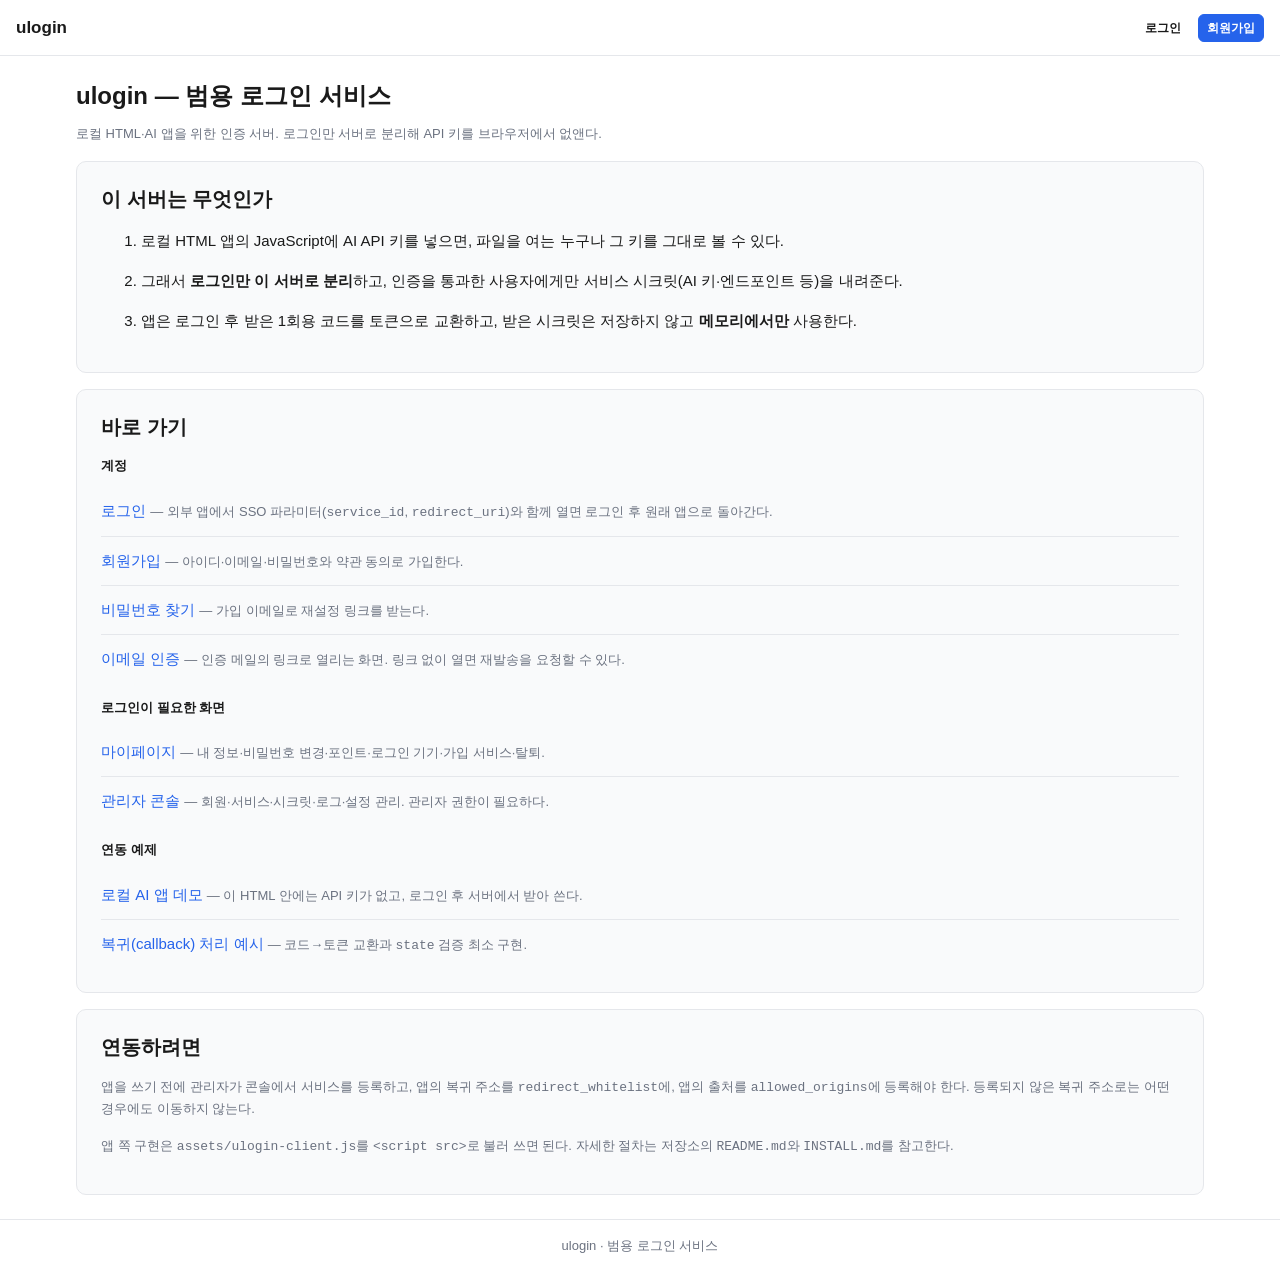
==== public/index.html @ bae17f55 "Initial commit: ulogin v1.3.0 — self-hosted login/SSO server for local HTML & AI apps A dependency-f" ====
<!DOCTYPE html>
<html lang="ko">
<head>
<meta charset="utf-8">
<meta name="viewport" content="width=device-width, initial-scale=1">
<title>ulogin · 범용 로그인 서비스</title>
<!-- 캐시 정책 — 아래 ?v= 와 meta 는 성격이 다르다. 지우기 전에 읽어라.
     자산 URL 의 ?v=1.2.0 이 배포 반영의 **주 수단**이다. 서버 설정·mod_headers·
     프록시에 전혀 의존하지 않는다 — 버전이 바뀌면 URL 이 바뀌고, 브라우저에게는
     처음 보는 URL 이므로 무조건 새로 받는다. "쿼리스트링이 지저분하다"는 이유로
     지우면 새 버전을 올려도 반영되지 않는 문제가 그대로 돌아온다.
     값 일괄 변경은 _workspace/bump_asset_version.php 로 한다(손으로 고치지 마라).
     아래 meta 는 **보조 수단이다.** 현대 브라우저는 http-equiv="Cache-Control" 을
     무시할 수 있다(HTTP 헤더만 신뢰). 주 방어는 public/.htaccess 의 no-store 이며,
     이 meta 를 캐시 무효화의 주 수단으로 믿으면 안 된다. -->
<meta http-equiv="Cache-Control" content="no-store">
<link rel="stylesheet" href="assets/style.css?v=1.3.0">
</head>
<body>
<div class="page">

  <header class="site-header">
    <a class="brand" href="index.html">ulogin</a>
    <span class="spacer"></span>
    <nav>
      <a class="btn btn-ghost btn-sm" href="login.html">로그인</a>
      <a class="btn btn-primary btn-sm" href="register.html">회원가입</a>
    </nav>
  </header>

  <main class="container">

    <div class="page-head">
      <div class="grow">
        <h1>ulogin — 범용 로그인 서비스</h1>
        <p class="sub">로컬 HTML·AI 앱을 위한 인증 서버. 로그인만 서버로 분리해 API 키를 브라우저에서 없앤다.</p>
      </div>
    </div>

    <!-- 이 서버가 무엇인지 3줄 설명 -->
    <section class="card">
      <div class="card-head"><h2>이 서버는 무엇인가</h2></div>
      <div class="card-body">
        <ol class="stack">
          <li>로컬 HTML 앱의 JavaScript에 AI API 키를 넣으면, 파일을 여는 누구나 그 키를 그대로 볼 수 있다.</li>
          <li>그래서 <strong>로그인만 이 서버로 분리</strong>하고, 인증을 통과한 사용자에게만 서비스 시크릿(AI 키·엔드포인트 등)을 내려준다.</li>
          <li>앱은 로그인 후 받은 1회용 코드를 토큰으로 교환하고, 받은 시크릿은 저장하지 않고 <strong>메모리에서만</strong> 사용한다.</li>
        </ol>
      </div>
    </section>

    <section class="card">
      <div class="card-head"><h2>바로 가기</h2></div>
      <div class="card-body">

        <h3 class="text-sm">계정</h3>
        <ul class="list-plain">
          <li>
            <a href="login.html">로그인</a>
            <span class="text-sm text-muted"> — 외부 앱에서 SSO 파라미터(<span class="mono">service_id</span>,
              <span class="mono">redirect_uri</span>)와 함께 열면 로그인 후 원래 앱으로 돌아간다.</span>
          </li>
          <li>
            <a href="register.html">회원가입</a>
            <span class="text-sm text-muted"> — 아이디·이메일·비밀번호와 약관 동의로 가입한다.</span>
          </li>
          <li>
            <a href="forgot.html">비밀번호 찾기</a>
            <span class="text-sm text-muted"> — 가입 이메일로 재설정 링크를 받는다.</span>
          </li>
          <li>
            <a href="verify.html">이메일 인증</a>
            <span class="text-sm text-muted"> — 인증 메일의 링크로 열리는 화면. 링크 없이 열면 재발송을 요청할 수 있다.</span>
          </li>
        </ul>

        <h3 class="text-sm">로그인이 필요한 화면</h3>
        <ul class="list-plain">
          <li>
            <a href="mypage.html">마이페이지</a>
            <span class="text-sm text-muted"> — 내 정보·비밀번호 변경·포인트·로그인 기기·가입 서비스·탈퇴.</span>
          </li>
          <li>
            <a href="admin.html">관리자 콘솔</a>
            <span class="text-sm text-muted"> — 회원·서비스·시크릿·로그·설정 관리. 관리자 권한이 필요하다.</span>
          </li>
        </ul>

        <h3 class="text-sm">연동 예제</h3>
        <ul class="list-plain">
          <li>
            <a href="../examples/local-ai-app.html">로컬 AI 앱 데모</a>
            <span class="text-sm text-muted"> — 이 HTML 안에는 API 키가 없고, 로그인 후 서버에서 받아 쓴다.</span>
          </li>
          <li>
            <a href="../examples/callback.html">복귀(callback) 처리 예시</a>
            <span class="text-sm text-muted"> — 코드→토큰 교환과 <span class="mono">state</span> 검증 최소 구현.</span>
          </li>
        </ul>

      </div>
    </section>

    <section class="card">
      <div class="card-head"><h2>연동하려면</h2></div>
      <div class="card-body">
        <p class="text-sm text-muted">
          앱을 쓰기 전에 관리자가 콘솔에서 서비스를 등록하고, 앱의 복귀 주소를
          <span class="mono">redirect_whitelist</span>에, 앱의 출처를
          <span class="mono">allowed_origins</span>에 등록해야 한다.
          등록되지 않은 복귀 주소로는 어떤 경우에도 이동하지 않는다.
        </p>
        <p class="text-sm text-muted">
          앱 쪽 구현은 <span class="mono">assets/ulogin-client.js</span>를 <span class="mono">&lt;script src&gt;</span>로
          불러 쓰면 된다. 자세한 절차는 저장소의 <span class="mono">README.md</span>와
          <span class="mono">INSTALL.md</span>를 참고한다.
        </p>
      </div>
    </section>

  </main>

  <!-- 푸터에 버전 문자열을 손으로 박아 두지 마라 (리더 판정 D-99).
       여기에는 `ulogin v1.0.0` 이 v1.1.0·v1.2.0 을 지나도록 남아 있었다.
       화면에 인쇄된 값이 public/version.txt(1.2.0_20260828)와 자산 URL 의
       ?v=1.2.0 을 동시에 부정하는 상태였다 — 배포 반영을 확인하려는 사람에게
       가장 먼저 보이는 자리에서 거짓말을 한다.
       버전의 단일 출처는 두 곳이고, 둘 다 릴리스 절차가 자동으로 갱신한다.
         · {설치루트}/public/version.txt   — 지금 올라간 배포본 (no-store)
         · 자산 URL 의 ?v=                 — bump_asset_version.php 가 일괄 치환
       다른 화면의 푸터는 버전을 인쇄하지 않는다. 이 화면만 예외였다.
       (다시 넣으면 bump_asset_version.php 가 종료코드 1로 실패한다) -->
  <footer class="site-footer">ulogin · 범용 로그인 서비스</footer>
</div>
</body>
</html>
---- public/assets/style.css ----
@charset "UTF-8";
/* ============================================================================
 * ulogin v1.0.0 — 공통 스타일 (style.css)
 *
 * 규약
 *  - 모든 색은 CSS 변수로만 쓴다. 하드코딩 헥스는 :root / @media(dark) 블록에만 존재한다.
 *  - 라이트/다크는 prefers-color-scheme으로 자동 전환된다.
 *  - 배지 3축은 색으로 구분한다: 계정등급=파랑, 역할=보라, 결제등급=초록.
 *  - 폼 오류는 빨간 테두리 + 필드 아래 텍스트. 색만으로 표시하지 않는다.
 *  - 표는 .table-wrap(overflow-x:auto) 안에 넣는다.
 * ========================================================================== */

/* ---------------------------------------------------------------- 1. 토큰 */
:root {
  /* 기본 팔레트 (auth-ui-builder SKILL.md 규약) */
  --bg: #ffffff;
  --fg: #1a1a1a;
  --muted: #6b7280;
  --card: #f9fafb;
  --border: #e5e7eb;
  --primary: #2563eb;
  --primary-fg: #ffffff;
  --danger: #dc2626;
  --success: #16a34a;
  --warn: #d97706;
  --radius: 10px;

  /* 확장 팔레트 */
  --bg-elev: #ffffff;
  --card-hover: #f3f4f6;
  --border-strong: #cbd5e1;
  --primary-hover: #1d4ed8;
  --primary-soft: #dbeafe;
  --danger-hover: #b91c1c;
  --danger-soft: #fee2e2;
  --success-soft: #dcfce7;
  --warn-soft: #fef3c7;
  --info: #0284c7;
  --info-soft: #e0f2fe;
  --focus: #2563eb;
  --focus-ring: rgba(37, 99, 235, 0.35);
  --overlay: rgba(15, 17, 21, 0.55);
  --shadow-sm: 0 1px 2px rgba(15, 17, 21, 0.06);
  --shadow-md: 0 4px 16px rgba(15, 17, 21, 0.10);
  --shadow-lg: 0 12px 40px rgba(15, 17, 21, 0.18);
  --skeleton: #eceff3;

  /* 배지 3축 — 계정등급(파랑) / 역할(보라) / 결제등급(초록) */
  --badge-account-bg: #dbeafe;
  --badge-account-fg: #1e40af;
  --badge-account-border: #93c5fd;
  --badge-role-bg: #ede9fe;
  --badge-role-fg: #5b21b6;
  --badge-role-border: #c4b5fd;
  --badge-billing-bg: #dcfce7;
  --badge-billing-fg: #166534;
  --badge-billing-border: #86efac;
  --badge-neutral-bg: #f1f5f9;
  --badge-neutral-fg: #475569;
  --badge-neutral-border: #cbd5e1;

  /* 상태칩 */
  --status-active-bg: #dcfce7;
  --status-active-fg: #166534;
  --status-active-border: #86efac;
  --status-pending-bg: #fef3c7;
  --status-pending-fg: #92400e;
  --status-pending-border: #fcd34d;
  --status-suspended-bg: #fee2e2;
  --status-suspended-fg: #991b1b;
  --status-suspended-border: #fca5a5;
  --status-dormant-bg: #e0e7ff;
  --status-dormant-fg: #3730a3;
  --status-dormant-border: #a5b4fc;
  --status-withdrawn-bg: #f1f5f9;
  --status-withdrawn-fg: #475569;
  --status-withdrawn-border: #cbd5e1;

  /* 타이포 / 레이아웃 */
  --font-sans: -apple-system, BlinkMacSystemFont, "Segoe UI", "Apple SD Gothic Neo",
    "Malgun Gothic", "맑은 고딕", "Noto Sans KR", Roboto, sans-serif;
  --font-mono: ui-monospace, SFMono-Regular, Menlo, Consolas, "D2Coding", monospace;
  --fs-xs: 0.75rem;
  --fs-sm: 0.8125rem;
  --fs-base: 0.9375rem;
  --fs-lg: 1.0625rem;
  --fs-xl: 1.25rem;
  --fs-2xl: 1.5rem;
  --sp-1: 4px;
  --sp-2: 8px;
  --sp-3: 12px;
  --sp-4: 16px;
  --sp-5: 24px;
  --sp-6: 32px;
  --sp-7: 48px;
  --radius-sm: 6px;
  --radius-lg: 16px;
  --radius-pill: 999px;
  --container: 1160px;
  --container-narrow: 420px;
  --header-h: 56px;
}

@media (prefers-color-scheme: dark) {
  :root {
    --bg: #0f1115;
    --fg: #e6e8eb;
    --muted: #9aa4b2;
    --card: #171a21;
    --border: #262b36;
    --primary: #3b82f6;
    --primary-fg: #ffffff;
    --danger: #f87171;
    --success: #4ade80;
    --warn: #fbbf24;

    --bg-elev: #131720;
    --card-hover: #1d2230;
    --border-strong: #38414f;
    --primary-hover: #60a5fa;
    --primary-soft: #17233a;
    --danger-hover: #fca5a5;
    --danger-soft: #341a1a;
    --success-soft: #14301f;
    --warn-soft: #33260d;
    --info: #38bdf8;
    --info-soft: #10293a;
    --focus: #60a5fa;
    --focus-ring: rgba(96, 165, 250, 0.40);
    --overlay: rgba(0, 0, 0, 0.68);
    --shadow-sm: 0 1px 2px rgba(0, 0, 0, 0.5);
    --shadow-md: 0 4px 16px rgba(0, 0, 0, 0.55);
    --shadow-lg: 0 12px 40px rgba(0, 0, 0, 0.65);
    --skeleton: #222835;

    --badge-account-bg: #16273f;
    --badge-account-fg: #93c5fd;
    --badge-account-border: #29456b;
    --badge-role-bg: #241d3d;
    --badge-role-fg: #c4b5fd;
    --badge-role-border: #3f3268;
    --badge-billing-bg: #12301f;
    --badge-billing-fg: #86efac;
    --badge-billing-border: #1f5334;
    --badge-neutral-bg: #1e232e;
    --badge-neutral-fg: #9aa4b2;
    --badge-neutral-border: #333b49;

    --status-active-bg: #12301f;
    --status-active-fg: #86efac;
    --status-active-border: #1f5334;
    --status-pending-bg: #33260d;
    --status-pending-fg: #fcd34d;
    --status-pending-border: #5c451a;
    --status-suspended-bg: #341a1a;
    --status-suspended-fg: #fca5a5;
    --status-suspended-border: #5e2b2b;
    --status-dormant-bg: #1c1f3d;
    --status-dormant-fg: #a5b4fc;
    --status-dormant-border: #333a67;
    --status-withdrawn-bg: #1e232e;
    --status-withdrawn-fg: #9aa4b2;
    --status-withdrawn-border: #333b49;
  }
}

/* ------------------------------------------------------------- 2. 리셋 */
*, *::before, *::after { box-sizing: border-box; }

html { -webkit-text-size-adjust: 100%; }

body {
  margin: 0;
  min-height: 100vh;
  background: var(--bg);
  color: var(--fg);
  font-family: var(--font-sans);
  font-size: var(--fs-base);
  line-height: 1.6;
  word-break: keep-all;
  overflow-wrap: anywhere;
}

h1, h2, h3, h4 { margin: 0 0 var(--sp-3); line-height: 1.35; font-weight: 700; }
h1 { font-size: var(--fs-2xl); }
h2 { font-size: var(--fs-xl); }
h3 { font-size: var(--fs-lg); }
h4 { font-size: var(--fs-base); }
p { margin: 0 0 var(--sp-3); }
hr { border: 0; border-top: 1px solid var(--border); margin: var(--sp-5) 0; }
code, pre, kbd { font-family: var(--font-mono); font-size: 0.92em; }
pre {
  background: var(--card); border: 1px solid var(--border);
  border-radius: var(--radius-sm); padding: var(--sp-3);
  overflow-x: auto; margin: 0 0 var(--sp-3);
}

a { color: var(--primary); text-decoration: none; }
a:hover { text-decoration: underline; }

img { max-width: 100%; height: auto; }

:focus-visible {
  outline: 2px solid var(--focus);
  outline-offset: 2px;
  border-radius: var(--radius-sm);
}

.sr-only {
  position: absolute; width: 1px; height: 1px;
  padding: 0; margin: -1px; overflow: hidden;
  clip: rect(0 0 0 0); white-space: nowrap; border: 0;
}

.hidden, [hidden] { display: none !important; }

/* --------------------------------------------------------- 3. 페이지 셸 */
.page {
  display: flex; flex-direction: column;
  min-height: 100vh;
}

.site-header {
  position: sticky; top: 0; z-index: 30;
  min-height: var(--header-h);
  display: flex; align-items: center; gap: var(--sp-3);
  padding: var(--sp-2) var(--sp-4);
  background: var(--bg-elev);
  border-bottom: 1px solid var(--border);
}
.site-header .brand {
  display: inline-flex; align-items: center; gap: var(--sp-2);
  font-weight: 700; font-size: var(--fs-lg); color: var(--fg);
}
.site-header .brand:hover { text-decoration: none; }
.site-header .spacer { flex: 1 1 auto; }
.site-header nav { display: flex; align-items: center; gap: var(--sp-2); flex-wrap: wrap; }
.site-header .who { color: var(--muted); font-size: var(--fs-sm); }

.container {
  width: 100%; max-width: var(--container);
  margin: 0 auto; padding: var(--sp-5) var(--sp-4);
  flex: 1 1 auto;
}
.container.narrow { max-width: var(--container-narrow); }
.container.wide { max-width: 100%; }

.site-footer {
  border-top: 1px solid var(--border);
  padding: var(--sp-4);
  color: var(--muted); font-size: var(--fs-sm);
  text-align: center;
}

.page-head {
  display: flex; align-items: flex-start; gap: var(--sp-3);
  flex-wrap: wrap; margin-bottom: var(--sp-4);
}
.page-head .grow { flex: 1 1 260px; min-width: 0; }
.page-head .sub { color: var(--muted); font-size: var(--fs-sm); margin: 0; }

.stack > * + * { margin-top: var(--sp-4); }
.row { display: flex; gap: var(--sp-2); flex-wrap: wrap; align-items: center; }
.row.end { justify-content: flex-end; }
.row.between { justify-content: space-between; }
.grid-2 { display: grid; gap: var(--sp-4); grid-template-columns: repeat(auto-fit, minmax(240px, 1fr)); }

.text-muted { color: var(--muted); }
.text-danger { color: var(--danger); }
.text-success { color: var(--success); }
.text-warn { color: var(--warn); }
.text-sm { font-size: var(--fs-sm); }
.text-xs { font-size: var(--fs-xs); }
.mono { font-family: var(--font-mono); }
.nowrap { white-space: nowrap; }
.text-right { text-align: right; }
.text-center { text-align: center; }

/* ------------------------------------------------------------- 4. 카드 */
.card {
  background: var(--card);
  border: 1px solid var(--border);
  border-radius: var(--radius);
  padding: var(--sp-5);
}
.card + .card { margin-top: var(--sp-4); }
.card-head {
  display: flex; align-items: center; gap: var(--sp-3);
  flex-wrap: wrap; margin-bottom: var(--sp-4);
}
.card-head h2, .card-head h3 { margin: 0; }
.card-head .spacer { flex: 1 1 auto; }
.card-body > * + * { margin-top: var(--sp-4); }
.card-foot {
  margin-top: var(--sp-5); padding-top: var(--sp-4);
  border-top: 1px solid var(--border);
  display: flex; gap: var(--sp-2); flex-wrap: wrap;
}
.card.auth-card { max-width: var(--container-narrow); margin: 0 auto; }

/* --------------------------------------------------------------- 5. 폼 */
.form > * + * { margin-top: var(--sp-4); }

.field { display: block; }
.field > label,
.field-label {
  display: block; margin-bottom: var(--sp-1);
  font-size: var(--fs-sm); font-weight: 600; color: var(--fg);
}
.field .req { color: var(--danger); margin-left: 2px; }
.field .hint {
  display: block; margin-top: var(--sp-1);
  font-size: var(--fs-xs); color: var(--muted);
}
.field .field-error {
  display: none; margin-top: var(--sp-1);
  font-size: var(--fs-xs); color: var(--danger); font-weight: 600;
}
.field.has-error .field-error { display: block; }

input[type="text"], input[type="password"], input[type="email"], input[type="tel"],
input[type="number"], input[type="search"], input[type="url"], input[type="date"],
input[type="datetime-local"], select, textarea {
  width: 100%;
  padding: 9px var(--sp-3);
  background: var(--bg-elev);
  color: var(--fg);
  border: 1px solid var(--border-strong);
  border-radius: var(--radius-sm);
  font-family: inherit; font-size: var(--fs-base); line-height: 1.5;
  transition: border-color .12s ease, box-shadow .12s ease;
}
textarea { min-height: 96px; resize: vertical; }
textarea.code { font-family: var(--font-mono); font-size: var(--fs-sm); min-height: 140px; }
select { appearance: none; padding-right: var(--sp-6); background-image: none; }

input:focus, select:focus, textarea:focus {
  outline: none;
  border-color: var(--focus);
  box-shadow: 0 0 0 3px var(--focus-ring);
}
input:disabled, select:disabled, textarea:disabled,
input[readonly], textarea[readonly] {
  background: var(--card); color: var(--muted); cursor: not-allowed;
}
::placeholder { color: var(--muted); opacity: 1; }

.field.has-error input,
.field.has-error select,
.field.has-error textarea,
input.is-invalid, select.is-invalid, textarea.is-invalid {
  border-color: var(--danger);
  box-shadow: 0 0 0 3px var(--danger-soft);
}

.check {
  display: flex; align-items: flex-start; gap: var(--sp-2);
  font-size: var(--fs-sm); cursor: pointer;
}
.check input[type="checkbox"], .check input[type="radio"] {
  width: 16px; height: 16px; margin: 3px 0 0; flex: none;
  accent-color: var(--primary); cursor: pointer;
}
.check span { flex: 1 1 auto; min-width: 0; }
.check.disabled, .check input:disabled { cursor: not-allowed; color: var(--muted); }
.check-list > * + * { margin-top: var(--sp-2); }

.field-inline { display: flex; gap: var(--sp-2); align-items: flex-start; }
.field-inline > .field { flex: 1 1 auto; min-width: 0; }

/* 비밀번호 강도 미터 */
.strength { margin-top: var(--sp-2); }
.strength-bar {
  height: 5px; border-radius: var(--radius-pill);
  background: var(--border); overflow: hidden;
}
.strength-bar > i {
  display: block; height: 100%; width: 0;
  background: var(--danger); transition: width .18s ease, background-color .18s ease;
}
.strength[data-level="2"] .strength-bar > i { width: 50%; background: var(--warn); }
.strength[data-level="3"] .strength-bar > i { width: 75%; background: var(--info); }
.strength[data-level="4"] .strength-bar > i { width: 100%; background: var(--success); }
.strength[data-level="1"] .strength-bar > i { width: 25%; background: var(--danger); }
.strength-text { margin-top: var(--sp-1); font-size: var(--fs-xs); color: var(--muted); }

/* ------------------------------------------------------------- 6. 버튼 */
.btn {
  display: inline-flex; align-items: center; justify-content: center; gap: var(--sp-2);
  padding: 9px var(--sp-4);
  min-height: 38px;
  border: 1px solid transparent;
  border-radius: var(--radius-sm);
  background: var(--card); color: var(--fg);
  font-family: inherit; font-size: var(--fs-base); font-weight: 600; line-height: 1;
  cursor: pointer; text-decoration: none; white-space: nowrap;
  transition: background-color .12s ease, border-color .12s ease, opacity .12s ease;
}
.btn:hover { text-decoration: none; }
.btn:disabled, .btn[aria-disabled="true"], .btn.is-busy {
  opacity: .6; cursor: not-allowed; pointer-events: none;
}
.btn-block { display: flex; width: 100%; }

.btn-primary { background: var(--primary); color: var(--primary-fg); border-color: var(--primary); }
.btn-primary:hover { background: var(--primary-hover); border-color: var(--primary-hover); }

.btn-secondary { background: var(--bg-elev); color: var(--fg); border-color: var(--border-strong); }
.btn-secondary:hover { background: var(--card-hover); }

.btn-danger { background: var(--danger); color: var(--primary-fg); border-color: var(--danger); }
.btn-danger:hover { background: var(--danger-hover); border-color: var(--danger-hover); }

.btn-ghost { background: transparent; color: var(--fg); border-color: transparent; }
.btn-ghost:hover { background: var(--card-hover); }

.btn-link {
  background: none; border: none; padding: 0; min-height: 0;
  color: var(--primary); font-weight: 600; text-decoration: underline; cursor: pointer;
}

.btn-sm { padding: 4px var(--sp-2); min-height: 28px; font-size: var(--fs-xs); border-radius: var(--radius-sm); }
.btn-lg { padding: 12px var(--sp-5); min-height: 46px; font-size: var(--fs-lg); }

.btn-group { display: inline-flex; gap: var(--sp-2); flex-wrap: wrap; }

/* 버튼 내부 스피너 (setBusy) */
.btn .spinner { width: 14px; height: 14px; border-width: 2px; }

/* ------------------------------------------------------------- 7. 배지 */
.badge {
  display: inline-flex; align-items: center; gap: 4px;
  padding: 2px var(--sp-2);
  border: 1px solid var(--badge-neutral-border);
  border-radius: var(--radius-pill);
  background: var(--badge-neutral-bg); color: var(--badge-neutral-fg);
  font-size: var(--fs-xs); font-weight: 700; line-height: 1.6;
  white-space: nowrap;
}
.badge .badge-axis { opacity: .75; font-weight: 600; }

/* 3축 구분 — 계정등급=파랑 / 역할=보라 / 결제등급=초록 */
.badge-account_level {
  background: var(--badge-account-bg); color: var(--badge-account-fg);
  border-color: var(--badge-account-border);
}
.badge-role {
  background: var(--badge-role-bg); color: var(--badge-role-fg);
  border-color: var(--badge-role-border);
}
.badge-billing_tier {
  background: var(--badge-billing-bg); color: var(--badge-billing-fg);
  border-color: var(--badge-billing-border);
}

/* 상태칩 — badge-status + data-value */
.badge-status[data-value="active"] {
  background: var(--status-active-bg); color: var(--status-active-fg); border-color: var(--status-active-border);
}
.badge-status[data-value="pending"] {
  background: var(--status-pending-bg); color: var(--status-pending-fg); border-color: var(--status-pending-border);
}
.badge-status[data-value="suspended"] {
  background: var(--status-suspended-bg); color: var(--status-suspended-fg); border-color: var(--status-suspended-border);
}
.badge-status[data-value="dormant"] {
  background: var(--status-dormant-bg); color: var(--status-dormant-fg); border-color: var(--status-dormant-border);
}
.badge-status[data-value="withdrawn"] {
  background: var(--status-withdrawn-bg); color: var(--status-withdrawn-fg); border-color: var(--status-withdrawn-border);
}

/* 결제등급 만료 표시 */
.badge.is-expired {
  background: var(--badge-neutral-bg); color: var(--badge-neutral-fg);
  border-color: var(--badge-neutral-border);
  text-decoration: line-through var(--muted);
}
.badge-note { font-weight: 600; opacity: .85; text-decoration: none; }

.badge-row { display: flex; gap: var(--sp-2); flex-wrap: wrap; align-items: center; }

/* --------------------------------------------------------------- 8. 표 */
.table-wrap {
  width: 100%;
  overflow-x: auto;
  -webkit-overflow-scrolling: touch;
  border: 1px solid var(--border);
  border-radius: var(--radius);
  background: var(--bg-elev);
}
table.table {
  width: 100%; min-width: 640px;
  border-collapse: collapse;
  font-size: var(--fs-sm);
}
table.table th, table.table td {
  padding: var(--sp-3);
  text-align: left;
  border-bottom: 1px solid var(--border);
  vertical-align: middle;
}
table.table thead th {
  position: sticky; top: 0; z-index: 1;
  background: var(--card);
  font-weight: 700; color: var(--muted);
  font-size: var(--fs-xs); text-transform: none;
  white-space: nowrap;
}
table.table tbody tr:last-child td { border-bottom: 0; }
table.table tbody tr:hover td { background: var(--card-hover); }
table.table td.num, table.table th.num { text-align: right; font-variant-numeric: tabular-nums; }
table.table td.actions { white-space: nowrap; }
table.table th.sortable { cursor: pointer; user-select: none; }
table.table th.sortable[aria-sort="ascending"]::after { content: " ▲"; }
table.table th.sortable[aria-sort="descending"]::after { content: " ▼"; }

table.kv { width: 100%; border-collapse: collapse; font-size: var(--fs-sm); }
table.kv th {
  width: 34%; text-align: left; font-weight: 600; color: var(--muted);
  padding: var(--sp-2) var(--sp-3) var(--sp-2) 0;
  border-bottom: 1px solid var(--border); vertical-align: top;
}
table.kv td {
  padding: var(--sp-2) 0; border-bottom: 1px solid var(--border); vertical-align: top;
}

/* --------------------------------------------------------------- 9. 탭 */
.tabs {
  display: flex; gap: var(--sp-1);
  border-bottom: 1px solid var(--border);
  margin-bottom: var(--sp-4);
  overflow-x: auto;
  -webkit-overflow-scrolling: touch;
  scrollbar-width: thin;
}
.tabs::-webkit-scrollbar { height: 4px; }
.tabs::-webkit-scrollbar-thumb { background: var(--border-strong); border-radius: var(--radius-pill); }
.tab {
  flex: none;
  padding: var(--sp-3) var(--sp-4);
  border: 0; border-bottom: 2px solid transparent;
  background: none; color: var(--muted);
  font-family: inherit; font-size: var(--fs-base); font-weight: 600;
  cursor: pointer; white-space: nowrap;
}
.tab:hover { color: var(--fg); }
.tab[aria-selected="true"] { color: var(--primary); border-bottom-color: var(--primary); }
.tab-panel[hidden] { display: none; }

/* ------------------------------------------------------------- 10. 모달 */
.modal-backdrop {
  position: fixed; inset: 0; z-index: 100;
  display: flex; align-items: center; justify-content: center;
  padding: var(--sp-4);
  background: var(--overlay);
  overflow-y: auto;
}
.modal {
  width: 100%; max-width: 460px;
  max-height: calc(100vh - 2 * var(--sp-4));
  display: flex; flex-direction: column;
  background: var(--bg-elev);
  border: 1px solid var(--border);
  border-radius: var(--radius);
  box-shadow: var(--shadow-lg);
}
.modal.modal-lg { max-width: 780px; }
.modal-head {
  display: flex; align-items: center; gap: var(--sp-3);
  padding: var(--sp-4) var(--sp-5);
  border-bottom: 1px solid var(--border);
}
.modal-head h3 { margin: 0; flex: 1 1 auto; min-width: 0; font-size: var(--fs-lg); }
.modal-close {
  flex: none; width: 30px; height: 30px;
  display: inline-flex; align-items: center; justify-content: center;
  border: 0; border-radius: var(--radius-sm);
  background: none; color: var(--muted);
  font-size: var(--fs-lg); line-height: 1; cursor: pointer;
}
.modal-close:hover { background: var(--card-hover); color: var(--fg); }
.modal-body {
  padding: var(--sp-5);
  overflow-y: auto;
  flex: 1 1 auto;
}
.modal-body > * + * { margin-top: var(--sp-4); }
.modal-foot {
  display: flex; gap: var(--sp-2); justify-content: flex-end; flex-wrap: wrap;
  padding: var(--sp-4) var(--sp-5);
  border-top: 1px solid var(--border);
}
.modal-confirm-phrase code {
  background: var(--card); border: 1px solid var(--border);
  border-radius: var(--radius-sm); padding: 1px 5px;
}

/* ----------------------------------------------------------- 11. 토스트 */
.toast-host {
  position: fixed; right: var(--sp-4); bottom: var(--sp-4); z-index: 200;
  display: flex; flex-direction: column; gap: var(--sp-2);
  max-width: min(360px, calc(100vw - 2 * var(--sp-4)));
  pointer-events: none;
}
.toast {
  pointer-events: auto;
  padding: var(--sp-3) var(--sp-4);
  border: 1px solid var(--border);
  border-left: 4px solid var(--muted);
  border-radius: var(--radius-sm);
  background: var(--bg-elev); color: var(--fg);
  box-shadow: var(--shadow-md);
  font-size: var(--fs-sm);
  animation: toast-in .16s ease-out;
}
.toast.is-leaving { opacity: 0; transition: opacity .18s ease; }
.toast-info { border-left-color: var(--info); }
.toast-success { border-left-color: var(--success); }
.toast-warn { border-left-color: var(--warn); }
.toast-danger { border-left-color: var(--danger); }

@keyframes toast-in {
  from { opacity: 0; transform: translateY(6px); }
  to { opacity: 1; transform: none; }
}

/* ------------------------------------------------------- 12. 알림 배너 */
.alert {
  display: flex; gap: var(--sp-3); align-items: flex-start;
  padding: var(--sp-3) var(--sp-4);
  border: 1px solid var(--border);
  border-left: 4px solid var(--muted);
  border-radius: var(--radius-sm);
  background: var(--card);
  font-size: var(--fs-sm);
}
.alert .alert-title { font-weight: 700; display: block; margin-bottom: 2px; }
.alert > .alert-body { flex: 1 1 auto; min-width: 0; }
.alert > .alert-body > *:last-child { margin-bottom: 0; }
.alert-info { background: var(--info-soft); border-left-color: var(--info); }
.alert-success { background: var(--success-soft); border-left-color: var(--success); }
.alert-warn { background: var(--warn-soft); border-left-color: var(--warn); }
.alert-danger { background: var(--danger-soft); border-left-color: var(--danger); }
.form-alert { margin-bottom: var(--sp-4); }

/* --------------------------------------------------- 13. 페이지네이션 */
.pager {
  display: flex; align-items: center; gap: var(--sp-2);
  flex-wrap: wrap; justify-content: center;
  margin-top: var(--sp-4);
}
.pager-info {
  width: 100%; text-align: center;
  color: var(--muted); font-size: var(--fs-xs);
}
.pager button {
  min-width: 34px; min-height: 32px;
  padding: 0 var(--sp-2);
  border: 1px solid var(--border-strong);
  border-radius: var(--radius-sm);
  background: var(--bg-elev); color: var(--fg);
  font-family: inherit; font-size: var(--fs-sm); font-weight: 600;
  cursor: pointer;
}
.pager button:hover:not(:disabled) { background: var(--card-hover); }
.pager button[aria-current="page"] {
  background: var(--primary); color: var(--primary-fg); border-color: var(--primary);
}
.pager button:disabled { opacity: .45; cursor: not-allowed; }
.pager .pager-gap { color: var(--muted); padding: 0 2px; }

/* ------------------------------------------------------- 14. 로딩/스켈레톤 */
.spinner {
  display: inline-block;
  width: 18px; height: 18px;
  border: 2px solid var(--border-strong);
  border-top-color: var(--primary);
  border-radius: 50%;
  animation: spin .7s linear infinite;
  vertical-align: -3px;
}
.btn-primary .spinner, .btn-danger .spinner {
  border-color: var(--primary-fg);
  border-top-color: transparent;
}
@keyframes spin { to { transform: rotate(360deg); } }

.loading {
  display: flex; align-items: center; justify-content: center; gap: var(--sp-2);
  padding: var(--sp-6) var(--sp-4);
  color: var(--muted); font-size: var(--fs-sm);
}

.skeleton {
  background: var(--skeleton);
  border-radius: var(--radius-sm);
  min-height: 14px;
  animation: pulse 1.2s ease-in-out infinite;
}
@keyframes pulse { 50% { opacity: .5; } }

@media (prefers-reduced-motion: reduce) {
  *, *::before, *::after {
    animation-duration: .001ms !important;
    animation-iteration-count: 1 !important;
    transition-duration: .001ms !important;
  }
}

/* --------------------------------------------------------- 15. 빈 상태 */
.empty {
  padding: var(--sp-7) var(--sp-4);
  text-align: center; color: var(--muted);
}
.empty .empty-icon { font-size: var(--fs-2xl); display: block; margin-bottom: var(--sp-2); opacity: .7; }
.empty .empty-title { color: var(--fg); font-weight: 700; margin-bottom: var(--sp-1); }
.empty .empty-desc { font-size: var(--fs-sm); margin-bottom: var(--sp-3); }

/* ------------------------------------------------------- 16. 통계 타일 */
.stat-grid {
  display: grid; gap: var(--sp-3);
  grid-template-columns: repeat(auto-fit, minmax(160px, 1fr));
}
.stat {
  padding: var(--sp-4);
  background: var(--card);
  border: 1px solid var(--border);
  border-radius: var(--radius);
}
.stat .stat-label {
  display: block; color: var(--muted);
  font-size: var(--fs-xs); font-weight: 600; margin-bottom: var(--sp-1);
}
.stat .stat-value {
  display: block; font-size: var(--fs-2xl); font-weight: 700; line-height: 1.2;
  font-variant-numeric: tabular-nums;
}
.stat .stat-sub { display: block; color: var(--muted); font-size: var(--fs-xs); margin-top: var(--sp-1); }
.stat.accent-primary { border-left: 3px solid var(--primary); }
.stat.accent-success { border-left: 3px solid var(--success); }
.stat.accent-warn { border-left: 3px solid var(--warn); }
.stat.accent-danger { border-left: 3px solid var(--danger); }

/* 분포 막대 (등급별 분포) */
.dist { display: flex; flex-direction: column; gap: var(--sp-2); }
.dist-row { display: grid; grid-template-columns: 110px 1fr 64px; gap: var(--sp-2); align-items: center; font-size: var(--fs-sm); }
.dist-track { height: 8px; background: var(--border); border-radius: var(--radius-pill); overflow: hidden; }
.dist-track > i { display: block; height: 100%; background: var(--primary); }
.dist-row .dist-count { text-align: right; font-variant-numeric: tabular-nums; color: var(--muted); }

/* --------------------------------------------------------- 17. 유틸 */
.toolbar {
  display: flex; gap: var(--sp-2); flex-wrap: wrap; align-items: flex-end;
  margin-bottom: var(--sp-4);
}
.toolbar .field { min-width: 140px; }
.toolbar .grow { flex: 1 1 200px; }

.divider-text {
  display: flex; align-items: center; gap: var(--sp-3);
  color: var(--muted); font-size: var(--fs-xs);
}
.divider-text::before, .divider-text::after {
  content: ""; flex: 1 1 auto; border-top: 1px solid var(--border);
}

.list-plain { list-style: none; margin: 0; padding: 0; }
.list-plain > li + li { border-top: 1px solid var(--border); }
.list-plain > li { padding: var(--sp-3) 0; }

.masked { font-family: var(--font-mono); letter-spacing: .12em; color: var(--muted); }

/* --------------------------------------------------------- 18. 반응형 */
@media (max-width: 640px) {
  .container { padding: var(--sp-4) var(--sp-3); }
  .card { padding: var(--sp-4); }
  .site-header { padding: var(--sp-2) var(--sp-3); }
  .site-header .who { display: none; }
  .stat .stat-value { font-size: var(--fs-xl); }
  .modal-head, .modal-body, .modal-foot { padding-left: var(--sp-4); padding-right: var(--sp-4); }
  .modal-foot .btn { flex: 1 1 auto; }
  .toast-host { left: var(--sp-3); right: var(--sp-3); max-width: none; }
  .dist-row { grid-template-columns: 84px 1fr 52px; }
  table.kv th { width: 40%; }
}

@media print {
  /* 인쇄는 흰 종이 기준이므로 토큰 자체를 라이트 값으로 되돌린다 (변수만 사용) */
  :root {
    --bg: #ffffff; --bg-elev: #ffffff; --fg: #1a1a1a; --muted: #4b5563;
    --card: #ffffff; --card-hover: #ffffff; --border: #d1d5db; --border-strong: #9ca3af;
  }
  .site-header, .site-footer, .toast-host, .pager, .btn { display: none !important; }
  body { background: var(--bg); color: var(--fg); }
  .card, .table-wrap, .stat { box-shadow: none; }
}
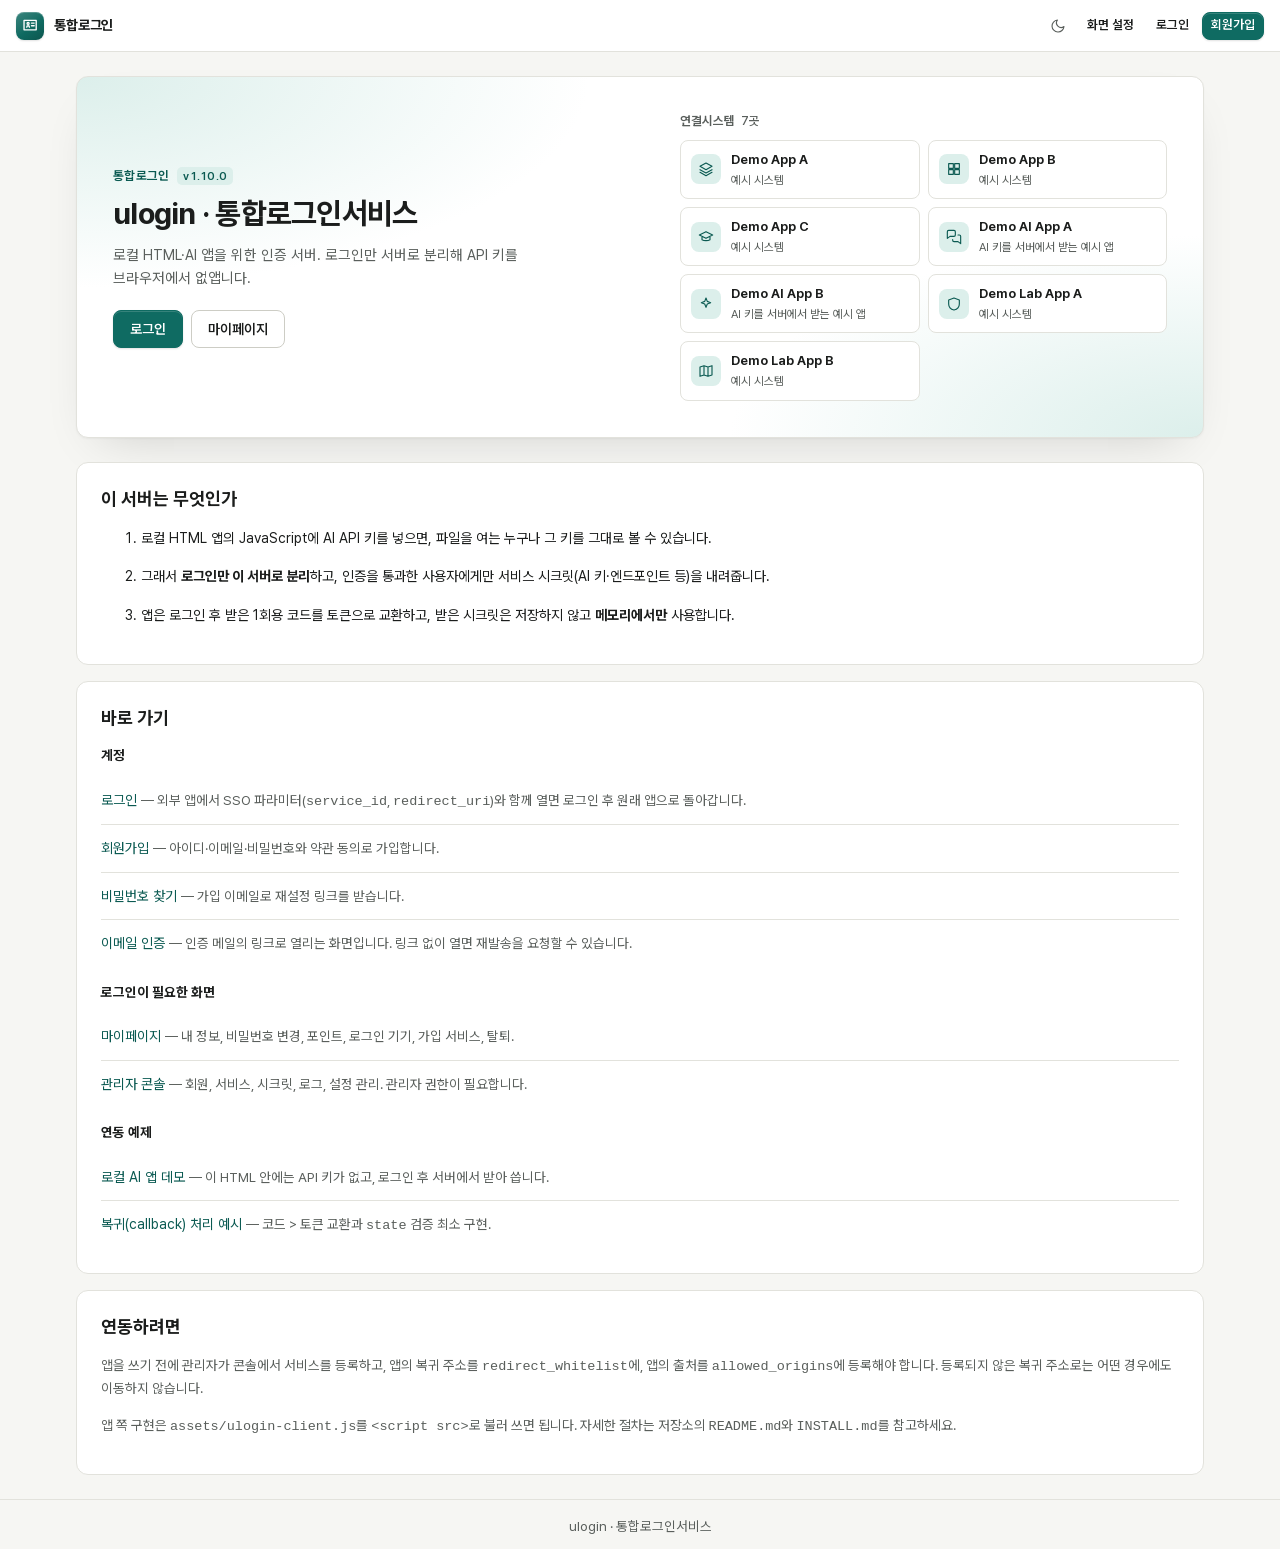
==== commit 5453c550: "v1.10.0: access levels, platform API, emergency admin, new README Bring the public tree from v1.6.0 " ====
--- a/public/index.html
+++ b/public/index.html
@@ -1,26 +1,46 @@
 <!DOCTYPE html>
-<html lang="ko">
+<html lang="ko" data-rui-font>
 <head>
 <meta charset="utf-8">
 <meta name="viewport" content="width=device-width, initial-scale=1">
-<title>ulogin · 범용 로그인 서비스</title>
+<title>ulogin · 통합로그인서비스</title>
 <!-- 캐시 정책 — 아래 ?v= 와 meta 는 성격이 다르다. 지우기 전에 읽어라.
-     자산 URL 의 ?v=1.2.0 이 배포 반영의 **주 수단**이다. 서버 설정·mod_headers·
+     자산 URL 의 ?v={버전} 이 배포 반영의 **주 수단**이다. 서버 설정·mod_headers·
      프록시에 전혀 의존하지 않는다 — 버전이 바뀌면 URL 이 바뀌고, 브라우저에게는
      처음 보는 URL 이므로 무조건 새로 받는다. "쿼리스트링이 지저분하다"는 이유로
      지우면 새 버전을 올려도 반영되지 않는 문제가 그대로 돌아온다.
-     값 일괄 변경은 _workspace/bump_asset_version.php 로 한다(손으로 고치지 마라).
+     값 일괄 변경은 tools/bump_asset_version.php 로 한다(손으로 고치지 마라).
      아래 meta 는 **보조 수단이다.** 현대 브라우저는 http-equiv="Cache-Control" 을
      무시할 수 있다(HTTP 헤더만 신뢰). 주 방어는 public/.htaccess 의 no-store 이며,
      이 meta 를 캐시 무효화의 주 수단으로 믿으면 안 된다. -->
 <meta http-equiv="Cache-Control" content="no-store">
-<link rel="stylesheet" href="assets/style.css?v=1.3.0">
+<!-- 공용 테마 (research-ui G14) — v1.8.3 / 리더 판정 D-327
+     공용 파일 셋(rui-theme.js · rui-tokens.css · rui.css)은 research-ui 원본을 **바이트 그대로** 복사했다.
+     ulogin 전용 보정은 따로 둔다:
+       · rui-ulogin-pre.js — rui-theme.js 보다 **먼저**. `?rui=` 인계가 SSO 쿼리·일회용 토큰을 지우지 않게
+       · rui-layer.css     — rui.css 를 cascade layer 로 불러 style.css 와의 클래스 충돌(D-236)을 푼다
+       · ulogin-theme.css  — 화면 모양 보정(로그인 좌우 분할 · 카드 · 공통 테마 2 · Pretendard 파일)
+       · theme-ui.js       — 화면 설정(RUI.picker, 인라인 style 을 CSSOM 으로 옮긴다) · 밝기 · 버전 뱃지
+
+     rui-theme.js 를 **스타일시트보다 먼저, head 에서** 부른다. <html> 에 data-rui-* 를 세우므로
+     첫 그리기부터 색이 맞는다(GUIDE "새 앱에 쓰기").
+
+     <html data-rui-font>: RUI.font() 의 jsdelivr 주입을 끈다(CSP style-src·font-src 'self').
+     글꼴은 assets/PretendardVariable.woff2 를 직접 둔다(GUIDELINE 3장 — 외부 글꼴을 막는 서버).
+     **CSP 를 넓히지 않는다** — 그것이 이 화면들의 방어다. -->
+<script src="assets/rui-ulogin-pre.js?v=1.10.0"></script>
+<script src="assets/rui-theme.js?v=1.10.0"></script>
+<link rel="stylesheet" href="assets/rui-tokens.css?v=1.10.0">
+<link rel="stylesheet" href="assets/rui-layer.css?v=1.10.0">
+<link rel="stylesheet" href="assets/style.css?v=1.10.0">
+<link rel="stylesheet" href="assets/ulogin-theme.css?v=1.10.0">
+<script src="assets/theme-ui.js?v=1.10.0" defer></script>
 </head>
 <body>
 <div class="page">
 
   <header class="site-header">
-    <a class="brand" href="index.html">ulogin</a>
+    <a class="brand" href="index.html"><span class="ul-logo" aria-hidden="true"><svg class="i" viewBox="0 0 24 24" aria-hidden="true"><path d="M3 5h18v14H3zM7 15a2 2 0 0 1 4 0M9 11a1.5 1.5 0 1 0 0-3 1.5 1.5 0 0 0 0 3zM14 9h4M14 13h4"/></svg></span><span>통합로그인</span></a>
     <span class="spacer"></span>
     <nav>
       <a class="btn btn-ghost btn-sm" href="login.html">로그인</a>
@@ -30,21 +50,31 @@
 
   <main class="container">
 
-    <div class="page-head">
-      <div class="grow">
-        <h1>ulogin — 범용 로그인 서비스</h1>
-        <p class="sub">로컬 HTML·AI 앱을 위한 인증 서버. 로그인만 서버로 분리해 API 키를 브라우저에서 없앤다.</p>
+    <!-- v1.8.3 — 첫 화면 머리(왼쪽 소개 · 오른쪽 연결된 시스템). 시스템 목록은 theme-ui.js 가 채운다. -->
+    <section class="ul-hero">
+      <div class="ul-hero-copy">
+        <p class="ul-eyebrow">통합로그인 <span class="ul-ver" data-ul-ver hidden></span></p>
+        <h1>ulogin · 통합로그인서비스</h1>
+        <p class="sub">로컬 HTML·AI 앱을 위한 인증 서버. 로그인만 서버로 분리해 API 키를 브라우저에서 없앱니다.</p>
+        <div class="ul-hero-acts">
+          <a class="btn btn-primary" href="login.html">로그인</a>
+          <a class="btn btn-secondary" href="mypage.html">마이페이지</a>
+        </div>
       </div>
-    </div>
+      <div class="ul-hero-sys" aria-labelledby="ul-hero-sys-h">
+        <h2 class="ul-brand-sys-h" id="ul-hero-sys-h">연결시스템 <span class="ul-count" data-ul-systems-count></span></h2>
+        <div data-ul-systems></div>
+      </div>
+    </section>
 
     <!-- 이 서버가 무엇인지 3줄 설명 -->
     <section class="card">
       <div class="card-head"><h2>이 서버는 무엇인가</h2></div>
       <div class="card-body">
         <ol class="stack">
-          <li>로컬 HTML 앱의 JavaScript에 AI API 키를 넣으면, 파일을 여는 누구나 그 키를 그대로 볼 수 있다.</li>
-          <li>그래서 <strong>로그인만 이 서버로 분리</strong>하고, 인증을 통과한 사용자에게만 서비스 시크릿(AI 키·엔드포인트 등)을 내려준다.</li>
-          <li>앱은 로그인 후 받은 1회용 코드를 토큰으로 교환하고, 받은 시크릿은 저장하지 않고 <strong>메모리에서만</strong> 사용한다.</li>
+          <li>로컬 HTML 앱의 JavaScript에 AI API 키를 넣으면, 파일을 여는 누구나 그 키를 그대로 볼 수 있습니다.</li>
+          <li>그래서 <strong>로그인만 이 서버로 분리</strong>하고, 인증을 통과한 사용자에게만 서비스 시크릿(AI 키·엔드포인트 등)을 내려줍니다.</li>
+          <li>앱은 로그인 후 받은 1회용 코드를 토큰으로 교환하고, 받은 시크릿은 저장하지 않고 <strong>메모리에서만</strong> 사용합니다.</li>
         </ol>
       </div>
     </section>
@@ -58,19 +88,19 @@
           <li>
             <a href="login.html">로그인</a>
             <span class="text-sm text-muted"> — 외부 앱에서 SSO 파라미터(<span class="mono">service_id</span>,
-              <span class="mono">redirect_uri</span>)와 함께 열면 로그인 후 원래 앱으로 돌아간다.</span>
+              <span class="mono">redirect_uri</span>)와 함께 열면 로그인 후 원래 앱으로 돌아갑니다.</span>
           </li>
           <li>
             <a href="register.html">회원가입</a>
-            <span class="text-sm text-muted"> — 아이디·이메일·비밀번호와 약관 동의로 가입한다.</span>
+            <span class="text-sm text-muted"> — 아이디·이메일·비밀번호와 약관 동의로 가입합니다.</span>
           </li>
           <li>
             <a href="forgot.html">비밀번호 찾기</a>
-            <span class="text-sm text-muted"> — 가입 이메일로 재설정 링크를 받는다.</span>
+            <span class="text-sm text-muted"> — 가입 이메일로 재설정 링크를 받습니다.</span>
           </li>
           <li>
             <a href="verify.html">이메일 인증</a>
-            <span class="text-sm text-muted"> — 인증 메일의 링크로 열리는 화면. 링크 없이 열면 재발송을 요청할 수 있다.</span>
+            <span class="text-sm text-muted"> — 인증 메일의 링크로 열리는 화면입니다. 링크 없이 열면 재발송을 요청할 수 있습니다.</span>
           </li>
         </ul>
 
@@ -78,23 +108,23 @@
         <ul class="list-plain">
           <li>
             <a href="mypage.html">마이페이지</a>
-            <span class="text-sm text-muted"> — 내 정보·비밀번호 변경·포인트·로그인 기기·가입 서비스·탈퇴.</span>
+            <span class="text-sm text-muted"> — 내 정보, 비밀번호 변경, 포인트, 로그인 기기, 가입 서비스, 탈퇴.</span>
           </li>
           <li>
             <a href="admin.html">관리자 콘솔</a>
-            <span class="text-sm text-muted"> — 회원·서비스·시크릿·로그·설정 관리. 관리자 권한이 필요하다.</span>
+            <span class="text-sm text-muted"> — 회원, 서비스, 시크릿, 로그, 설정 관리. 관리자 권한이 필요합니다.</span>
           </li>
         </ul>
 
         <h3 class="text-sm">연동 예제</h3>
         <ul class="list-plain">
           <li>
-            <a href="../examples/local-ai-app.html">로컬 AI 앱 데모</a>
-            <span class="text-sm text-muted"> — 이 HTML 안에는 API 키가 없고, 로그인 후 서버에서 받아 쓴다.</span>
+            <a href="../examples/local-ai-app.html" data-ulogin-up>로컬 AI 앱 데모</a>
+            <span class="text-sm text-muted"> — 이 HTML 안에는 API 키가 없고, 로그인 후 서버에서 받아 씁니다.</span>
           </li>
           <li>
-            <a href="../examples/callback.html">복귀(callback) 처리 예시</a>
-            <span class="text-sm text-muted"> — 코드→토큰 교환과 <span class="mono">state</span> 검증 최소 구현.</span>
+            <a href="../examples/callback.html" data-ulogin-up>복귀(callback) 처리 예시</a>
+            <span class="text-sm text-muted"> — 코드 > 토큰 교환과 <span class="mono">state</span> 검증 최소 구현.</span>
           </li>
         </ul>
 
@@ -107,13 +137,13 @@
         <p class="text-sm text-muted">
           앱을 쓰기 전에 관리자가 콘솔에서 서비스를 등록하고, 앱의 복귀 주소를
           <span class="mono">redirect_whitelist</span>에, 앱의 출처를
-          <span class="mono">allowed_origins</span>에 등록해야 한다.
-          등록되지 않은 복귀 주소로는 어떤 경우에도 이동하지 않는다.
+          <span class="mono">allowed_origins</span>에 등록해야 합니다.
+          등록되지 않은 복귀 주소로는 어떤 경우에도 이동하지 않습니다.
         </p>
         <p class="text-sm text-muted">
           앱 쪽 구현은 <span class="mono">assets/ulogin-client.js</span>를 <span class="mono">&lt;script src&gt;</span>로
-          불러 쓰면 된다. 자세한 절차는 저장소의 <span class="mono">README.md</span>와
-          <span class="mono">INSTALL.md</span>를 참고한다.
+          불러 쓰면 됩니다. 자세한 절차는 저장소의 <span class="mono">README.md</span>와
+          <span class="mono">INSTALL.md</span>를 참고하세요.
         </p>
       </div>
     </section>
@@ -121,16 +151,20 @@
   </main>
 
   <!-- 푸터에 버전 문자열을 손으로 박아 두지 마라 (리더 판정 D-99).
+       이어지는 서술은 v1.2.0 시점의 과거 기록이다 — 거기 적힌 버전 값은
+       그때의 값이고, 현재 값이 아니며 따라 쓸 예시도 아니다.
+       (현재 값은 {설치루트}/public/version.txt 와 이 파일이 실제로 불러오는
+        자산 URL 의 ?v= 를 보라)
        여기에는 `ulogin v1.0.0` 이 v1.1.0·v1.2.0 을 지나도록 남아 있었다.
-       화면에 인쇄된 값이 public/version.txt(1.2.0_20260828)와 자산 URL 의
-       ?v=1.2.0 을 동시에 부정하는 상태였다 — 배포 반영을 확인하려는 사람에게
-       가장 먼저 보이는 자리에서 거짓말을 한다.
+       v1.2.0 시점에는 화면에 인쇄된 값이 당시의 public/version.txt(1.2.0_20260828)와
+       당시 자산 URL 의 ?v=1.2.0 을 동시에 부정하는 상태였다 — 배포 반영을
+       확인하려는 사람에게 가장 먼저 보이는 자리에서 거짓말을 하고 있었다.
        버전의 단일 출처는 두 곳이고, 둘 다 릴리스 절차가 자동으로 갱신한다.
          · {설치루트}/public/version.txt   — 지금 올라간 배포본 (no-store)
          · 자산 URL 의 ?v=                 — bump_asset_version.php 가 일괄 치환
        다른 화면의 푸터는 버전을 인쇄하지 않는다. 이 화면만 예외였다.
        (다시 넣으면 bump_asset_version.php 가 종료코드 1로 실패한다) -->
-  <footer class="site-footer">ulogin · 범용 로그인 서비스</footer>
+  <footer class="site-footer">ulogin · 통합로그인서비스</footer>
 </div>
 </body>
 </html>
--- a/public/assets/rui-tokens.css
+++ b/public/assets/rui-tokens.css
@@ -0,0 +1,57 @@
+/* rui-tokens.css — tools/build.py 가 만든다. 손으로 고치지 말 것. */
+:root {
+  --rui-r: 8px; --rui-r-lg: 12px; --rui-side-w: 232px; --rui-top-h: 52px;
+  --rui-fs: 14px; --rui-fs-sm: 13.5px; --rui-nav-fs: 13.5px; --rui-logo: 28px; --rui-title-fs: 14px; --rui-h1-fs: 22px; --rui-h1-w: 700; --rui-h2-fs: 14px; --rui-th-fs: 12.5px; --rui-side-mini: 60px;
+  --rui-font: "Pretendard Variable", Pretendard, -apple-system, "Segoe UI", "Malgun Gothic", sans-serif;
+}
+:root { color-scheme: light; --rui-bg: #f6f6f3; --rui-side: #efefeb; --rui-surface: #ffffff; --rui-sunken: #f3f3ef; --rui-hover: #ebebe6; --rui-line: #e2e2dc; --rui-line-strong: #cdcdc5; --rui-ink: #1b1d1c; --rui-ink-2: #5a5f5c; --rui-ink-3: #656a66; --rui-ok: #17754a; --rui-ok-soft: #dff1e7; --rui-warn: #8f5a00; --rui-warn-soft: #f8ecd2; --rui-bad: #b5362a; --rui-bad-soft: #fae4e0; --rui-accent: #0f6b62; --rui-accent-ink: #ffffff; --rui-accent-soft: #dcefeb; --rui-accent-text: #0b5a52; }
+:root[data-rui-mode="dark"] { color-scheme: dark; --rui-bg: #141615; --rui-side: #101211; --rui-surface: #1b1e1c; --rui-sunken: #171a18; --rui-hover: #252926; --rui-line: #2c302d; --rui-line-strong: #3d423f; --rui-ink: #eceeec; --rui-ink-2: #aeb4b0; --rui-ink-3: #979e99; --rui-ok: #6fce9b; --rui-ok-soft: #173126; --rui-warn: #e6b45e; --rui-warn-soft: #34290f; --rui-bad: #f09a8e; --rui-bad-soft: #3b1e1a; --rui-accent: #4dbcab; --rui-accent-ink: #06231f; --rui-accent-soft: #17342f; --rui-accent-text: #7fd6c8; }
+:root[data-rui-palette="slate"] { color-scheme: light; --rui-bg: #eff1ee; --rui-side: #e9eae7; --rui-surface: #ffffff; --rui-sunken: #edeeea; --rui-hover: #e5e6e2; --rui-line: #dcddd8; --rui-line-strong: #c8c9c2; --rui-ink: #1b1d1c; --rui-ink-2: #5a5f5c; --rui-ink-3: #656a66; --rui-ok: #17754a; --rui-ok-soft: #dff1e7; --rui-warn: #8f5a00; --rui-warn-soft: #f8ecd2; --rui-bad: #b5362a; --rui-bad-soft: #fae4e0; --rui-accent: #3a5a6e; --rui-accent-ink: #ffffff; --rui-accent-soft: #e3e8eb; --rui-accent-text: #3a5a6e; }
+:root[data-rui-palette="slate"][data-rui-mode="dark"] { color-scheme: dark; --rui-bg: #191c1c; --rui-side: #151818; --rui-surface: #1b1e1c; --rui-sunken: #1c201f; --rui-hover: #292e2c; --rui-line: #303533; --rui-line-strong: #404644; --rui-ink: #eceeec; --rui-ink-2: #aeb4b0; --rui-ink-3: #979e99; --rui-ok: #6fce9b; --rui-ok-soft: #173126; --rui-warn: #e6b45e; --rui-warn-soft: #34290f; --rui-bad: #f09a8e; --rui-bad-soft: #3b1e1a; --rui-accent: #9cc0d4; --rui-accent-ink: #161b1e; --rui-accent-soft: #353e41; --rui-accent-text: #b5d0df; }
+:root[data-rui-palette="blue"] { color-scheme: light; --rui-bg: #f0f1f1; --rui-side: #e9ebea; --rui-surface: #ffffff; --rui-sunken: #edefee; --rui-hover: #e5e7e5; --rui-line: #dcdedb; --rui-line-strong: #c8cac5; --rui-ink: #1b1d1c; --rui-ink-2: #5a5f5c; --rui-ink-3: #656a66; --rui-ok: #17754a; --rui-ok-soft: #dff1e7; --rui-warn: #8f5a00; --rui-warn-soft: #f8ecd2; --rui-bad: #b5362a; --rui-bad-soft: #fae4e0; --rui-accent: #1f5fbf; --rui-accent-ink: #ffffff; --rui-accent-soft: #e0e9f6; --rui-accent-text: #1d59b4; }
+:root[data-rui-palette="blue"][data-rui-mode="dark"] { color-scheme: dark; --rui-bg: #171b1c; --rui-side: #131718; --rui-surface: #1b1e1c; --rui-sunken: #1a1e1f; --rui-hover: #282d2c; --rui-line: #2e3433; --rui-line-strong: #3f4544; --rui-ink: #eceeec; --rui-ink-2: #aeb4b0; --rui-ink-3: #979e99; --rui-ok: #6fce9b; --rui-ok-soft: #173126; --rui-warn: #e6b45e; --rui-warn-soft: #34290f; --rui-bad: #f09a8e; --rui-bad-soft: #3b1e1a; --rui-accent: #7fb0f5; --rui-accent-ink: #121922; --rui-accent-soft: #2f3b47; --rui-accent-text: #9fc4f8; }
+:root[data-rui-palette="indigo"] { color-scheme: light; --rui-bg: #f1f1f1; --rui-side: #eaeae9; --rui-surface: #ffffff; --rui-sunken: #eeeeed; --rui-hover: #e6e6e5; --rui-line: #dddddb; --rui-line-strong: #c9c9c5; --rui-ink: #1b1d1c; --rui-ink-2: #5a5f5c; --rui-ink-3: #656a66; --rui-ok: #17754a; --rui-ok-soft: #dff1e7; --rui-warn: #8f5a00; --rui-warn-soft: #f8ecd2; --rui-bad: #b5362a; --rui-bad-soft: #fae4e0; --rui-accent: #3f4bb8; --rui-accent-ink: #ffffff; --rui-accent-soft: #e4e6f5; --rui-accent-text: #3f4bb8; }
+:root[data-rui-palette="indigo"][data-rui-mode="dark"] { color-scheme: dark; --rui-bg: #181a1c; --rui-side: #141718; --rui-surface: #1b1e1c; --rui-sunken: #1b1e1f; --rui-hover: #292d2c; --rui-line: #303433; --rui-line-strong: #404544; --rui-ink: #eceeec; --rui-ink-2: #aeb4b0; --rui-ink-3: #979e99; --rui-ok: #6fce9b; --rui-ok-soft: #173126; --rui-warn: #e6b45e; --rui-warn-soft: #34290f; --rui-bad: #f09a8e; --rui-bad-soft: #3b1e1a; --rui-accent: #a3abf5; --rui-accent-ink: #171822; --rui-accent-soft: #363a47; --rui-accent-text: #bac0f8; }
+:root[data-rui-palette="plum"] { color-scheme: light; --rui-bg: #f2f1f0; --rui-side: #eceae9; --rui-surface: #ffffff; --rui-sunken: #efeeec; --rui-hover: #e8e6e4; --rui-line: #dfddda; --rui-line-strong: #cbc9c4; --rui-ink: #1b1d1c; --rui-ink-2: #5a5f5c; --rui-ink-3: #656a66; --rui-ok: #17754a; --rui-ok-soft: #dff1e7; --rui-warn: #8f5a00; --rui-warn-soft: #f8ecd2; --rui-bad: #b5362a; --rui-bad-soft: #fae4e0; --rui-accent: #7b3f98; --rui-accent-ink: #ffffff; --rui-accent-soft: #ede4f1; --rui-accent-text: #7b3f98; }
+:root[data-rui-palette="plum"][data-rui-mode="dark"] { color-scheme: dark; --rui-bg: #1a1a1b; --rui-side: #161617; --rui-surface: #1b1e1c; --rui-sunken: #1c1e1e; --rui-hover: #2a2d2c; --rui-line: #313333; --rui-line-strong: #414544; --rui-ink: #eceeec; --rui-ink-2: #aeb4b0; --rui-ink-3: #979e99; --rui-ok: #6fce9b; --rui-ok-soft: #173126; --rui-warn: #e6b45e; --rui-warn-soft: #34290f; --rui-bad: #f09a8e; --rui-bad-soft: #3b1e1a; --rui-accent: #cda0e6; --rui-accent-ink: #1d1620; --rui-accent-soft: #3f3844; --rui-accent-text: #dab8ec; }
+:root[data-rui-palette="rose"] { color-scheme: light; --rui-bg: #f4f0ee; --rui-side: #ede9e7; --rui-surface: #ffffff; --rui-sunken: #f1edeb; --rui-hover: #e9e5e2; --rui-line: #e1ddd8; --rui-line-strong: #ccc8c2; --rui-ink: #1b1d1c; --rui-ink-2: #5a5f5c; --rui-ink-3: #656a66; --rui-ok: #17754a; --rui-ok-soft: #dff1e7; --rui-warn: #8f5a00; --rui-warn-soft: #f8ecd2; --rui-bad: #b5362a; --rui-bad-soft: #fae4e0; --rui-accent: #b4325d; --rui-accent-ink: #ffffff; --rui-accent-soft: #f4e2e8; --rui-accent-text: #a92f57; }
+:root[data-rui-palette="rose"][data-rui-mode="dark"] { color-scheme: dark; --rui-bg: #1b1a1a; --rui-side: #171616; --rui-surface: #1b1e1c; --rui-sunken: #1e1e1d; --rui-hover: #2b2c2a; --rui-line: #323331; --rui-line-strong: #424543; --rui-ink: #eceeec; --rui-ink-2: #aeb4b0; --rui-ink-3: #979e99; --rui-ok: #6fce9b; --rui-ok-soft: #173126; --rui-warn: #e6b45e; --rui-warn-soft: #34290f; --rui-bad: #f09a8e; --rui-bad-soft: #3b1e1a; --rui-accent: #f29bb6; --rui-accent-ink: #221619; --rui-accent-soft: #46373b; --rui-accent-text: #f5b4c8; }
+:root[data-rui-palette="clay"] { color-scheme: light; --rui-bg: #f3f0ec; --rui-side: #ece9e4; --rui-surface: #ffffff; --rui-sunken: #f0ede8; --rui-hover: #e8e5df; --rui-line: #e0ddd6; --rui-line-strong: #cbc8bf; --rui-ink: #1b1d1c; --rui-ink-2: #5a5f5c; --rui-ink-3: #656a66; --rui-ok: #17754a; --rui-ok-soft: #dff1e7; --rui-warn: #8f5a00; --rui-warn-soft: #f8ecd2; --rui-bad: #b5362a; --rui-bad-soft: #fae4e0; --rui-accent: #a24a25; --rui-accent-ink: #ffffff; --rui-accent-soft: #f2e6e0; --rui-accent-text: #984623; }
+:root[data-rui-palette="clay"][data-rui-mode="dark"] { color-scheme: dark; --rui-bg: #1c1b19; --rui-side: #181715; --rui-surface: #1b1e1c; --rui-sunken: #1f1f1c; --rui-hover: #2c2d29; --rui-line: #333430; --rui-line-strong: #434641; --rui-ink: #eceeec; --rui-ink-2: #aeb4b0; --rui-ink-3: #979e99; --rui-ok: #6fce9b; --rui-ok-soft: #173126; --rui-warn: #e6b45e; --rui-warn-soft: #34290f; --rui-bad: #f09a8e; --rui-bad-soft: #3b1e1a; --rui-accent: #f0a883; --rui-accent-ink: #221812; --rui-accent-soft: #463a31; --rui-accent-text: #f4bea2; }
+:root[data-rui-palette="amber"] { color-scheme: light; --rui-bg: #f2f0ea; --rui-side: #ebe9e2; --rui-surface: #ffffff; --rui-sunken: #efede6; --rui-hover: #e7e5dd; --rui-line: #dfdcd3; --rui-line-strong: #cbc8bd; --rui-ink: #1b1d1c; --rui-ink-2: #5a5f5c; --rui-ink-3: #656a66; --rui-ok: #17754a; --rui-ok-soft: #dff1e7; --rui-warn: #8f5a00; --rui-warn-soft: #f8ecd2; --rui-bad: #b5362a; --rui-bad-soft: #fae4e0; --rui-accent: #8f5606; --rui-accent-ink: #ffffff; --rui-accent-soft: #efe7dc; --rui-accent-text: #865106; }
+:root[data-rui-palette="amber"][data-rui-mode="dark"] { color-scheme: dark; --rui-bg: #1d1c18; --rui-side: #191814; --rui-surface: #1b1e1c; --rui-sunken: #1f201b; --rui-hover: #2d2f28; --rui-line: #34352f; --rui-line-strong: #444740; --rui-ink: #eceeec; --rui-ink-2: #aeb4b0; --rui-ink-3: #979e99; --rui-ok: #6fce9b; --rui-ok-soft: #173126; --rui-warn: #e6b45e; --rui-warn-soft: #34290f; --rui-bad: #f09a8e; --rui-bad-soft: #3b1e1a; --rui-accent: #eab35c; --rui-accent-ink: #21190d; --rui-accent-soft: #443c29; --rui-accent-text: #efc685; }
+:root[data-rui-palette="moss"] { color-scheme: light; --rui-bg: #f0f1ec; --rui-side: #e9eae4; --rui-surface: #ffffff; --rui-sunken: #edeee8; --rui-hover: #e5e7df; --rui-line: #ddded5; --rui-line-strong: #c9cabf; --rui-ink: #1b1d1c; --rui-ink-2: #5a5f5c; --rui-ink-3: #656a66; --rui-ok: #17754a; --rui-ok-soft: #dff1e7; --rui-warn: #8f5a00; --rui-warn-soft: #f8ecd2; --rui-bad: #b5362a; --rui-bad-soft: #fae4e0; --rui-accent: #4d6b1e; --rui-accent-ink: #ffffff; --rui-accent-soft: #e6eae0; --rui-accent-text: #4d6b1e; }
+:root[data-rui-palette="moss"][data-rui-mode="dark"] { color-scheme: dark; --rui-bg: #1a1d18; --rui-side: #161915; --rui-surface: #1b1e1c; --rui-sunken: #1c201b; --rui-hover: #2a2f29; --rui-line: #313630; --rui-line-strong: #414741; --rui-ink: #eceeec; --rui-ink-2: #aeb4b0; --rui-ink-3: #979e99; --rui-ok: #6fce9b; --rui-ok-soft: #173126; --rui-warn: #e6b45e; --rui-warn-soft: #34290f; --rui-bad: #f09a8e; --rui-bad-soft: #3b1e1a; --rui-accent: #b4d277; --rui-accent-ink: #191d11; --rui-accent-soft: #3a422e; --rui-accent-text: #c7dd99; }
+:root[data-rui-palette="ink"] { color-scheme: light; --rui-bg: #f6f6f3; --rui-side: #efefeb; --rui-surface: #ffffff; --rui-sunken: #f3f3ef; --rui-hover: #ebebe6; --rui-line: #e2e2dc; --rui-line-strong: #cdcdc5; --rui-ink: #1b1d1c; --rui-ink-2: #5a5f5c; --rui-ink-3: #656a66; --rui-ok: #17754a; --rui-ok-soft: #dff1e7; --rui-warn: #8f5a00; --rui-warn-soft: #f8ecd2; --rui-bad: #b5362a; --rui-bad-soft: #fae4e0; --rui-accent: #2b2f2d; --rui-accent-ink: #ffffff; --rui-accent-soft: #e1e2e2; --rui-accent-text: #2b2f2d; }
+:root[data-rui-palette="ink"][data-rui-mode="dark"] { color-scheme: dark; --rui-bg: #141615; --rui-side: #101211; --rui-surface: #1b1e1c; --rui-sunken: #171a18; --rui-hover: #252926; --rui-line: #2c302d; --rui-line-strong: #3d423f; --rui-ink: #eceeec; --rui-ink-2: #aeb4b0; --rui-ink-3: #979e99; --rui-ok: #6fce9b; --rui-ok-soft: #173126; --rui-warn: #e6b45e; --rui-warn-soft: #34290f; --rui-bad: #f09a8e; --rui-bad-soft: #3b1e1a; --rui-accent: #d6dad7; --rui-accent-ink: #1e1f1e; --rui-accent-soft: #404441; --rui-accent-text: #e0e3e1; }
+:root[data-rui-palette="white"] { color-scheme: light; --rui-bg: #f6f6f3; --rui-side: #ffffff; --rui-surface: #ffffff; --rui-sunken: #f3f3ef; --rui-hover: #ebebe6; --rui-line: #e2e2dc; --rui-line-strong: #cdcdc5; --rui-ink: #1b1d1c; --rui-ink-2: #5a5f5c; --rui-ink-3: #656a66; --rui-ok: #17754a; --rui-ok-soft: #dff1e7; --rui-warn: #8f5a00; --rui-warn-soft: #f8ecd2; --rui-bad: #b5362a; --rui-bad-soft: #fae4e0; --rui-accent: #0f6b62; --rui-accent-ink: #ffffff; --rui-accent-soft: #dcefeb; --rui-accent-text: #0b5a52; }
+:root[data-rui-palette="white"][data-rui-mode="dark"] { color-scheme: dark; --rui-bg: #141615; --rui-side: #1b1e1c; --rui-surface: #1b1e1c; --rui-sunken: #171a18; --rui-hover: #252926; --rui-line: #2c302d; --rui-line-strong: #3d423f; --rui-ink: #eceeec; --rui-ink-2: #aeb4b0; --rui-ink-3: #979e99; --rui-ok: #6fce9b; --rui-ok-soft: #173126; --rui-warn: #e6b45e; --rui-warn-soft: #34290f; --rui-bad: #f09a8e; --rui-bad-soft: #3b1e1a; --rui-accent: #4dbcab; --rui-accent-ink: #06231f; --rui-accent-soft: #17342f; --rui-accent-text: #7fd6c8; }
+:root[data-rui-palette="lab"] { color-scheme: light; --rui-bg: #f6f6f3; --rui-side: #efefeb; --rui-surface: #ffffff; --rui-sunken: #f3f3ef; --rui-hover: #ebebe6; --rui-line: #e2e2dc; --rui-line-strong: #cdcdc5; --rui-ink: #1b1d1c; --rui-ink-2: #5a5f5c; --rui-ink-3: #656a66; --rui-ok: #17754a; --rui-ok-soft: #dff1e7; --rui-warn: #8f5a00; --rui-warn-soft: #f8ecd2; --rui-bad: #b5362a; --rui-bad-soft: #fae4e0; --rui-accent: #2f6fe4; --rui-accent-ink: #ffffff; --rui-accent-soft: #e2ebfb; --rui-accent-text: #275cbd; }
+:root[data-rui-palette="lab"][data-rui-mode="dark"] { color-scheme: dark; --rui-bg: #141615; --rui-side: #101211; --rui-surface: #1b1e1c; --rui-sunken: #171a18; --rui-hover: #252926; --rui-line: #2c302d; --rui-line-strong: #3d423f; --rui-ink: #eceeec; --rui-ink-2: #aeb4b0; --rui-ink-3: #979e99; --rui-ok: #6fce9b; --rui-ok-soft: #173126; --rui-warn: #e6b45e; --rui-warn-soft: #34290f; --rui-bad: #f09a8e; --rui-bad-soft: #3b1e1a; --rui-accent: #4d8dff; --rui-accent-ink: #0b1424; --rui-accent-soft: #253449; --rui-accent-text: #7aaaff; }
+:root[data-rui-theme="2"] { --rui-r: 6px; --rui-r-lg: 8px; --rui-side-w: 216px; --rui-top-h: 48px; --rui-fs: 13px; --rui-fs-sm: 12.5px; --rui-nav-fs: 13px; --rui-logo: 24px; --rui-title-fs: 13.5px; --rui-h1-fs: 18px; --rui-h2-fs: 13px; --rui-th-fs: 12px; --rui-mono: "JetBrains Mono", "Cascadia Mono", Consolas, monospace; }
+:root[data-rui-theme="2"] { color-scheme: light; --rui-bg: #f3f5f8; --rui-side: #ffffff; --rui-surface: #ffffff; --rui-sunken: #f5f7fa; --rui-hover: #eceff4; --rui-line: #dfe3ea; --rui-line-strong: #c9d0da; --rui-ink: #1a1f27; --rui-ink-2: #4a5361; --rui-ink-3: #5f6875; --rui-ok: #157a4a; --rui-ok-soft: #dff3e8; --rui-warn: #8f5a00; --rui-warn-soft: #fbeed3; --rui-bad: #c62f2f; --rui-bad-soft: #fde6e6; --rui-accent: #2f6fe4; --rui-accent-ink: #ffffff; --rui-accent-soft: #e2ebfb; --rui-accent-text: #275cbd; }
+:root[data-rui-theme="2"][data-rui-mode="dark"] { color-scheme: dark; --rui-bg: #0e1014; --rui-side: #15181d; --rui-surface: #15181d; --rui-sunken: #1b1f26; --rui-hover: #222731; --rui-line: #252a33; --rui-line-strong: #323946; --rui-ink: #e7e9ec; --rui-ink-2: #a3abb6; --rui-ink-3: #8f98a5; --rui-ok: #2fbf71; --rui-ok-soft: #10291c; --rui-warn: #f5a524; --rui-warn-soft: #2e2109; --rui-bad: #ff5d5d; --rui-bad-soft: #351616; --rui-accent: #4d8dff; --rui-accent-ink: #0b1424; --rui-accent-soft: #202f4a; --rui-accent-text: #7aaaff; }
+:root[data-rui-theme="2"][data-rui-palette="teal"] { color-scheme: light; --rui-bg: #f3f5f8; --rui-side: #ffffff; --rui-surface: #ffffff; --rui-sunken: #f5f7fa; --rui-hover: #eceff4; --rui-line: #dfe3ea; --rui-line-strong: #c9d0da; --rui-ink: #1a1f27; --rui-ink-2: #4a5361; --rui-ink-3: #5f6875; --rui-ok: #157a4a; --rui-ok-soft: #dff3e8; --rui-warn: #8f5a00; --rui-warn-soft: #fbeed3; --rui-bad: #c62f2f; --rui-bad-soft: #fde6e6; --rui-accent: #0f6b62; --rui-accent-ink: #ffffff; --rui-accent-soft: #ddeae9; --rui-accent-text: #0f6b62; }
+:root[data-rui-theme="2"][data-rui-palette="teal"][data-rui-mode="dark"] { color-scheme: dark; --rui-bg: #0e1014; --rui-side: #15181d; --rui-surface: #15181d; --rui-sunken: #1b1f26; --rui-hover: #222731; --rui-line: #252a33; --rui-line-strong: #323946; --rui-ink: #e7e9ec; --rui-ink-2: #a3abb6; --rui-ink-3: #8f98a5; --rui-ok: #2fbf71; --rui-ok-soft: #10291c; --rui-warn: #f5a524; --rui-warn-soft: #2e2109; --rui-bad: #ff5d5d; --rui-bad-soft: #351616; --rui-accent: #4dbcab; --rui-accent-ink: #0b1a18; --rui-accent-soft: #203939; --rui-accent-text: #7acdc0; }
+:root[data-rui-theme="2"][data-rui-palette="slate"] { color-scheme: light; --rui-bg: #f3f5f8; --rui-side: #ffffff; --rui-surface: #ffffff; --rui-sunken: #f5f7fa; --rui-hover: #eceff4; --rui-line: #dfe3ea; --rui-line-strong: #c9d0da; --rui-ink: #1a1f27; --rui-ink-2: #4a5361; --rui-ink-3: #5f6875; --rui-ok: #157a4a; --rui-ok-soft: #dff3e8; --rui-warn: #8f5a00; --rui-warn-soft: #fbeed3; --rui-bad: #c62f2f; --rui-bad-soft: #fde6e6; --rui-accent: #3a5a6e; --rui-accent-ink: #ffffff; --rui-accent-soft: #e3e8eb; --rui-accent-text: #3a5a6e; }
+:root[data-rui-theme="2"][data-rui-palette="slate"][data-rui-mode="dark"] { color-scheme: dark; --rui-bg: #0e1014; --rui-side: #15181d; --rui-surface: #15181d; --rui-sunken: #1b1f26; --rui-hover: #222731; --rui-line: #252a33; --rui-line-strong: #323946; --rui-ink: #e7e9ec; --rui-ink-2: #a3abb6; --rui-ink-3: #8f98a5; --rui-ok: #2fbf71; --rui-ok-soft: #10291c; --rui-warn: #f5a524; --rui-warn-soft: #2e2109; --rui-bad: #ff5d5d; --rui-bad-soft: #351616; --rui-accent: #9cc0d4; --rui-accent-ink: #161b1e; --rui-accent-soft: #303a42; --rui-accent-text: #b5d0df; }
+:root[data-rui-theme="2"][data-rui-palette="blue"] { color-scheme: light; --rui-bg: #f3f5f8; --rui-side: #ffffff; --rui-surface: #ffffff; --rui-sunken: #f5f7fa; --rui-hover: #eceff4; --rui-line: #dfe3ea; --rui-line-strong: #c9d0da; --rui-ink: #1a1f27; --rui-ink-2: #4a5361; --rui-ink-3: #5f6875; --rui-ok: #157a4a; --rui-ok-soft: #dff3e8; --rui-warn: #8f5a00; --rui-warn-soft: #fbeed3; --rui-bad: #c62f2f; --rui-bad-soft: #fde6e6; --rui-accent: #1f5fbf; --rui-accent-ink: #ffffff; --rui-accent-soft: #e0e9f6; --rui-accent-text: #1d59b4; }
+:root[data-rui-theme="2"][data-rui-palette="blue"][data-rui-mode="dark"] { color-scheme: dark; --rui-bg: #0e1014; --rui-side: #15181d; --rui-surface: #15181d; --rui-sunken: #1b1f26; --rui-hover: #222731; --rui-line: #252a33; --rui-line-strong: #323946; --rui-ink: #e7e9ec; --rui-ink-2: #a3abb6; --rui-ink-3: #8f98a5; --rui-ok: #2fbf71; --rui-ok-soft: #10291c; --rui-warn: #f5a524; --rui-warn-soft: #2e2109; --rui-bad: #ff5d5d; --rui-bad-soft: #351616; --rui-accent: #7fb0f5; --rui-accent-ink: #121922; --rui-accent-soft: #2a3648; --rui-accent-text: #9fc4f8; }
+:root[data-rui-theme="2"][data-rui-palette="indigo"] { color-scheme: light; --rui-bg: #f3f5f8; --rui-side: #ffffff; --rui-surface: #ffffff; --rui-sunken: #f5f7fa; --rui-hover: #eceff4; --rui-line: #dfe3ea; --rui-line-strong: #c9d0da; --rui-ink: #1a1f27; --rui-ink-2: #4a5361; --rui-ink-3: #5f6875; --rui-ok: #157a4a; --rui-ok-soft: #dff3e8; --rui-warn: #8f5a00; --rui-warn-soft: #fbeed3; --rui-bad: #c62f2f; --rui-bad-soft: #fde6e6; --rui-accent: #3f4bb8; --rui-accent-ink: #ffffff; --rui-accent-soft: #e4e6f5; --rui-accent-text: #3f4bb8; }
+:root[data-rui-theme="2"][data-rui-palette="indigo"][data-rui-mode="dark"] { color-scheme: dark; --rui-bg: #0e1014; --rui-side: #15181d; --rui-surface: #15181d; --rui-sunken: #1b1f26; --rui-hover: #222731; --rui-line: #252a33; --rui-line-strong: #323946; --rui-ink: #e7e9ec; --rui-ink-2: #a3abb6; --rui-ink-3: #8f98a5; --rui-ok: #2fbf71; --rui-ok-soft: #10291c; --rui-warn: #f5a524; --rui-warn-soft: #2e2109; --rui-bad: #ff5d5d; --rui-bad-soft: #351616; --rui-accent: #a3abf5; --rui-accent-ink: #171822; --rui-accent-soft: #313548; --rui-accent-text: #bac0f8; }
+:root[data-rui-theme="2"][data-rui-palette="plum"] { color-scheme: light; --rui-bg: #f3f5f8; --rui-side: #ffffff; --rui-surface: #ffffff; --rui-sunken: #f5f7fa; --rui-hover: #eceff4; --rui-line: #dfe3ea; --rui-line-strong: #c9d0da; --rui-ink: #1a1f27; --rui-ink-2: #4a5361; --rui-ink-3: #5f6875; --rui-ok: #157a4a; --rui-ok-soft: #dff3e8; --rui-warn: #8f5a00; --rui-warn-soft: #fbeed3; --rui-bad: #c62f2f; --rui-bad-soft: #fde6e6; --rui-accent: #7b3f98; --rui-accent-ink: #ffffff; --rui-accent-soft: #ede4f1; --rui-accent-text: #7b3f98; }
+:root[data-rui-theme="2"][data-rui-palette="plum"][data-rui-mode="dark"] { color-scheme: dark; --rui-bg: #0e1014; --rui-side: #15181d; --rui-surface: #15181d; --rui-sunken: #1b1f26; --rui-hover: #222731; --rui-line: #252a33; --rui-line-strong: #323946; --rui-ink: #e7e9ec; --rui-ink-2: #a3abb6; --rui-ink-3: #8f98a5; --rui-ok: #2fbf71; --rui-ok-soft: #10291c; --rui-warn: #f5a524; --rui-warn-soft: #2e2109; --rui-bad: #ff5d5d; --rui-bad-soft: #351616; --rui-accent: #cda0e6; --rui-accent-ink: #1d1620; --rui-accent-soft: #3a3345; --rui-accent-text: #dab8ec; }
+:root[data-rui-theme="2"][data-rui-palette="rose"] { color-scheme: light; --rui-bg: #f3f5f8; --rui-side: #ffffff; --rui-surface: #ffffff; --rui-sunken: #f5f7fa; --rui-hover: #eceff4; --rui-line: #dfe3ea; --rui-line-strong: #c9d0da; --rui-ink: #1a1f27; --rui-ink-2: #4a5361; --rui-ink-3: #5f6875; --rui-ok: #157a4a; --rui-ok-soft: #dff3e8; --rui-warn: #8f5a00; --rui-warn-soft: #fbeed3; --rui-bad: #c62f2f; --rui-bad-soft: #fde6e6; --rui-accent: #b4325d; --rui-accent-ink: #ffffff; --rui-accent-soft: #f4e2e8; --rui-accent-text: #a92f57; }
+:root[data-rui-theme="2"][data-rui-palette="rose"][data-rui-mode="dark"] { color-scheme: dark; --rui-bg: #0e1014; --rui-side: #15181d; --rui-surface: #15181d; --rui-sunken: #1b1f26; --rui-hover: #222731; --rui-line: #252a33; --rui-line-strong: #323946; --rui-ink: #e7e9ec; --rui-ink-2: #a3abb6; --rui-ink-3: #8f98a5; --rui-ok: #2fbf71; --rui-ok-soft: #10291c; --rui-warn: #f5a524; --rui-warn-soft: #2e2109; --rui-bad: #ff5d5d; --rui-bad-soft: #351616; --rui-accent: #f29bb6; --rui-accent-ink: #221619; --rui-accent-soft: #41323c; --rui-accent-text: #f5b4c8; }
+:root[data-rui-theme="2"][data-rui-palette="clay"] { color-scheme: light; --rui-bg: #f3f5f8; --rui-side: #ffffff; --rui-surface: #ffffff; --rui-sunken: #f5f7fa; --rui-hover: #eceff4; --rui-line: #dfe3ea; --rui-line-strong: #c9d0da; --rui-ink: #1a1f27; --rui-ink-2: #4a5361; --rui-ink-3: #5f6875; --rui-ok: #157a4a; --rui-ok-soft: #dff3e8; --rui-warn: #8f5a00; --rui-warn-soft: #fbeed3; --rui-bad: #c62f2f; --rui-bad-soft: #fde6e6; --rui-accent: #a24a25; --rui-accent-ink: #ffffff; --rui-accent-soft: #f2e6e0; --rui-accent-text: #984623; }
+:root[data-rui-theme="2"][data-rui-palette="clay"][data-rui-mode="dark"] { color-scheme: dark; --rui-bg: #0e1014; --rui-side: #15181d; --rui-surface: #15181d; --rui-sunken: #1b1f26; --rui-hover: #222731; --rui-line: #252a33; --rui-line-strong: #323946; --rui-ink: #e7e9ec; --rui-ink-2: #a3abb6; --rui-ink-3: #8f98a5; --rui-ok: #2fbf71; --rui-ok-soft: #10291c; --rui-warn: #f5a524; --rui-warn-soft: #2e2109; --rui-bad: #ff5d5d; --rui-bad-soft: #351616; --rui-accent: #f0a883; --rui-accent-ink: #221812; --rui-accent-soft: #413531; --rui-accent-text: #f4bea2; }
+:root[data-rui-theme="2"][data-rui-palette="amber"] { color-scheme: light; --rui-bg: #f3f5f8; --rui-side: #ffffff; --rui-surface: #ffffff; --rui-sunken: #f5f7fa; --rui-hover: #eceff4; --rui-line: #dfe3ea; --rui-line-strong: #c9d0da; --rui-ink: #1a1f27; --rui-ink-2: #4a5361; --rui-ink-3: #5f6875; --rui-ok: #157a4a; --rui-ok-soft: #dff3e8; --rui-warn: #8f5a00; --rui-warn-soft: #fbeed3; --rui-bad: #c62f2f; --rui-bad-soft: #fde6e6; --rui-accent: #8f5606; --rui-accent-ink: #ffffff; --rui-accent-soft: #efe7dc; --rui-accent-text: #865106; }
+:root[data-rui-theme="2"][data-rui-palette="amber"][data-rui-mode="dark"] { color-scheme: dark; --rui-bg: #0e1014; --rui-side: #15181d; --rui-surface: #15181d; --rui-sunken: #1b1f26; --rui-hover: #222731; --rui-line: #252a33; --rui-line-strong: #323946; --rui-ink: #e7e9ec; --rui-ink-2: #a3abb6; --rui-ink-3: #8f98a5; --rui-ok: #2fbf71; --rui-ok-soft: #10291c; --rui-warn: #f5a524; --rui-warn-soft: #2e2109; --rui-bad: #ff5d5d; --rui-bad-soft: #351616; --rui-accent: #eab35c; --rui-accent-ink: #21190d; --rui-accent-soft: #40372a; --rui-accent-text: #efc685; }
+:root[data-rui-theme="2"][data-rui-palette="moss"] { color-scheme: light; --rui-bg: #f3f5f8; --rui-side: #ffffff; --rui-surface: #ffffff; --rui-sunken: #f5f7fa; --rui-hover: #eceff4; --rui-line: #dfe3ea; --rui-line-strong: #c9d0da; --rui-ink: #1a1f27; --rui-ink-2: #4a5361; --rui-ink-3: #5f6875; --rui-ok: #157a4a; --rui-ok-soft: #dff3e8; --rui-warn: #8f5a00; --rui-warn-soft: #fbeed3; --rui-bad: #c62f2f; --rui-bad-soft: #fde6e6; --rui-accent: #4d6b1e; --rui-accent-ink: #ffffff; --rui-accent-soft: #e6eae0; --rui-accent-text: #4d6b1e; }
+:root[data-rui-theme="2"][data-rui-palette="moss"][data-rui-mode="dark"] { color-scheme: dark; --rui-bg: #0e1014; --rui-side: #15181d; --rui-surface: #15181d; --rui-sunken: #1b1f26; --rui-hover: #222731; --rui-line: #252a33; --rui-line-strong: #323946; --rui-ink: #e7e9ec; --rui-ink-2: #a3abb6; --rui-ink-3: #8f98a5; --rui-ok: #2fbf71; --rui-ok-soft: #10291c; --rui-warn: #f5a524; --rui-warn-soft: #2e2109; --rui-bad: #ff5d5d; --rui-bad-soft: #351616; --rui-accent: #b4d277; --rui-accent-ink: #191d11; --rui-accent-soft: #353d2f; --rui-accent-text: #c7dd99; }
+:root[data-rui-theme="2"][data-rui-palette="ink"] { color-scheme: light; --rui-bg: #f3f5f8; --rui-side: #ffffff; --rui-surface: #ffffff; --rui-sunken: #f5f7fa; --rui-hover: #eceff4; --rui-line: #dfe3ea; --rui-line-strong: #c9d0da; --rui-ink: #1a1f27; --rui-ink-2: #4a5361; --rui-ink-3: #5f6875; --rui-ok: #157a4a; --rui-ok-soft: #dff3e8; --rui-warn: #8f5a00; --rui-warn-soft: #fbeed3; --rui-bad: #c62f2f; --rui-bad-soft: #fde6e6; --rui-accent: #2b2f2d; --rui-accent-ink: #ffffff; --rui-accent-soft: #e1e2e2; --rui-accent-text: #2b2f2d; }
+:root[data-rui-theme="2"][data-rui-palette="ink"][data-rui-mode="dark"] { color-scheme: dark; --rui-bg: #0e1014; --rui-side: #15181d; --rui-surface: #15181d; --rui-sunken: #1b1f26; --rui-hover: #222731; --rui-line: #252a33; --rui-line-strong: #323946; --rui-ink: #e7e9ec; --rui-ink-2: #a3abb6; --rui-ink-3: #8f98a5; --rui-ok: #2fbf71; --rui-ok-soft: #10291c; --rui-warn: #f5a524; --rui-warn-soft: #2e2109; --rui-bad: #ff5d5d; --rui-bad-soft: #351616; --rui-accent: #d6dad7; --rui-accent-ink: #1e1f1e; --rui-accent-soft: #3c3f42; --rui-accent-text: #e0e3e1; }
+:root[data-rui-theme="2"][data-rui-palette="white"] { color-scheme: light; --rui-bg: #ffffff; --rui-side: #ffffff; --rui-surface: #ffffff; --rui-sunken: #f5f7fa; --rui-hover: #eceff4; --rui-line: #dfe3ea; --rui-line-strong: #c9d0da; --rui-ink: #1a1f27; --rui-ink-2: #4a5361; --rui-ink-3: #5f6875; --rui-ok: #157a4a; --rui-ok-soft: #dff3e8; --rui-warn: #8f5a00; --rui-warn-soft: #fbeed3; --rui-bad: #c62f2f; --rui-bad-soft: #fde6e6; --rui-accent: #0f6b62; --rui-accent-ink: #ffffff; --rui-accent-soft: #ddeae9; --rui-accent-text: #0f6b62; }
+:root[data-rui-theme="2"][data-rui-palette="white"][data-rui-mode="dark"] { color-scheme: dark; --rui-bg: #15181d; --rui-side: #15181d; --rui-surface: #15181d; --rui-sunken: #1b1f26; --rui-hover: #222731; --rui-line: #252a33; --rui-line-strong: #323946; --rui-ink: #e7e9ec; --rui-ink-2: #a3abb6; --rui-ink-3: #8f98a5; --rui-ok: #2fbf71; --rui-ok-soft: #10291c; --rui-warn: #f5a524; --rui-warn-soft: #2e2109; --rui-bad: #ff5d5d; --rui-bad-soft: #351616; --rui-accent: #4dbcab; --rui-accent-ink: #0b1a18; --rui-accent-soft: #203939; --rui-accent-text: #7acdc0; }
+:root[data-rui-theme="2"][data-rui-palette="lab"] { color-scheme: light; --rui-bg: #f3f5f8; --rui-side: #ffffff; --rui-surface: #ffffff; --rui-sunken: #f5f7fa; --rui-hover: #eceff4; --rui-line: #dfe3ea; --rui-line-strong: #c9d0da; --rui-ink: #1a1f27; --rui-ink-2: #4a5361; --rui-ink-3: #5f6875; --rui-ok: #157a4a; --rui-ok-soft: #dff3e8; --rui-warn: #8f5a00; --rui-warn-soft: #fbeed3; --rui-bad: #c62f2f; --rui-bad-soft: #fde6e6; --rui-accent: #2f6fe4; --rui-accent-ink: #ffffff; --rui-accent-soft: #e2ebfb; --rui-accent-text: #275cbd; }
+:root[data-rui-theme="2"][data-rui-palette="lab"][data-rui-mode="dark"] { color-scheme: dark; --rui-bg: #0e1014; --rui-side: #15181d; --rui-surface: #15181d; --rui-sunken: #1b1f26; --rui-hover: #222731; --rui-line: #252a33; --rui-line-strong: #323946; --rui-ink: #e7e9ec; --rui-ink-2: #a3abb6; --rui-ink-3: #8f98a5; --rui-ok: #2fbf71; --rui-ok-soft: #10291c; --rui-warn: #f5a524; --rui-warn-soft: #2e2109; --rui-bad: #ff5d5d; --rui-bad-soft: #351616; --rui-accent: #4d8dff; --rui-accent-ink: #0b1424; --rui-accent-soft: #202f4a; --rui-accent-text: #7aaaff; }
--- a/public/assets/rui-layer.css
+++ b/public/assets/rui-layer.css
@@ -0,0 +1,34 @@
+@charset "UTF-8";
+/* ============================================================================
+ * ulogin v1.8.3 — 공용 rui.css 를 「층(cascade layer)」으로 불러오는 파일 (rui-layer.css)
+ *
+ * ▣ 왜 층인가 — D-236 의 충돌을 원본을 고치지 않고 푼다
+ *   rui.css 와 style.css 는 클래스 이름이 겹친다(btn field row stack stat tabs toast …).
+ *   rui.css 는 `.rui .btn` (0,2,0) 이라 나란히 두면 특정도로 이긴다. 그래서 v1.7.0~v1.8.2 는
+ *   rui.css 를 아예 쓰지 않았고, 관리자 콘솔에 research-ui 같은 왼쪽 메뉴·위쪽 띠를 둘 수 없었다.
+ *   층에 넣으면 **층 밖(style.css·ulogin-theme.css)이 특정도와 무관하게 이긴다.**
+ *
+ * ▣ 이 파일이 하는 일 — 세 줄
+ *   1) 층 순서: rui → rui-undo → (층 밖: style.css · ulogin-theme.css)
+ *   2) rui.css 를 rui 층으로. 파일은 research-ui G17 원본 그대로다(v1.8.6).
+ *   3) rui-undo 층: 관리자 콘솔의 **본문 영역(.ul-view)** 과 G16 틀 안의 ulogin 요소(.ul-own, v1.8.6)에서는 rui 규칙을 모두 걷어 낸다
+ *      (`all: revert` = 브라우저 기본값으로). 본문은 그 위에서 style.css 가 v1.8.2 와 같이 그린다.
+ *      → rui.css 가 그리는 것은 **틀(왼쪽 메뉴·위쪽 띠·서랍·바로 가기)** 뿐이다.
+ *      틀 쪽에서 style.css 의 요소 규칙(a·h2·p …)이 rui 를 덮는 것은 ulogin-theme.css 가
+ *      `all: revert-layer` 로 되돌린다.
+ *
+ * ▣ `?g=G31` (v1.9.1 · G30 v1.9.0 · v1.8.11 · v1.8.8 · v1.8.7 G18, D-342) — 이 주소는 bump_asset_version.php 가 바꾸지 않는다(그 도구는 *.html 만 연다).
+ *   공용 css·js 는 1년 immutable 캐시라 **rui.css 를 새 판으로 바꿀 때 이 값을 반드시 같이 바꿔라.**
+ *   값은 rui-theme.js 의 `RUI.GUIDELINE` 과 같아야 하고, tests/tier1_static/t_60_theme.php 가 대조한다.
+ * ========================================================================== */
+@layer rui, rui-undo;
+@import url("rui.css?g=G31") layer(rui);
+
+@layer rui-undo {
+  /* v1.8.11 — SVG 의 자손(path 등)은 걷지 않는다. `all: revert` 는 CSS 속성 `d` 까지 UA 값(none)으로 되돌려
+     path 의 d 속성(표현 속성)이 무시되고 아이콘이 빈칸이 됐다(마이페이지 연결시스템 카드에서 실측). */
+  .ul-view, .ul-view *:not(svg *) { all: revert; }
+  /* v1.8.6 — G16 로그인 틀(.ul-rui) 안에 ulogin 이 넣은 요소(.ul-own: 화면 카드·체크·링크)도 같은 이유로
+     rui 규칙을 걷는다(.rui .row 의 윗선·.rui .btn 의 높이 등이 style.css 가 안 정한 속성으로 새어 들었다). */
+  .ul-rui .ul-own, .ul-rui .ul-own * { all: revert; }
+}
--- a/public/assets/style.css
+++ b/public/assets/style.css
@@ -1,91 +1,146 @@
 @charset "UTF-8";
 /* ============================================================================
- * ulogin v1.0.0 — 공통 스타일 (style.css)
+ * ulogin — 공통 스타일 (style.css)
+ *
+ * ▣ v1.8.3: 아래 D-236 의 「rui.css 를 쓰지 않는다」는 **풀렸다.** rui.css(G14)는 이제
+ *   `rui-layer.css` 가 cascade layer 로 불러온다 — 층 밖인 이 파일이 특정도와 무관하게 이기므로
+ *   클래스 충돌이 없다. 관리자 콘솔 틀(왼쪽 메뉴·위쪽 띠)만 rui.css 가 그리고, 본문은 이 파일이 그린다.
+ *   화면 모양 보정은 `ulogin-theme.css`(이 파일 다음에 불러온다).
+ *
+ * ▣ v1.7.0 에서 바뀐 것: 색·글꼴·반경·높이 토큰이 **`rui-tokens.css` 참조**가 됐다.
+ *
+ *   리더 판정 D-236 — 공용 테마(`research-ui`)에서 **`rui-tokens.css` 만** 가져오고
+ *   `rui.css` 는 **쓰지 않는다.** 설계가 실측한 이유: `rui.css` 97개 클래스와
+ *   이 파일 129개 클래스가 **15개 겹친다** —
+ *     actions · btn · field · loading · num · page · page-head · row ·
+ *     spacer · stack · stat · table-wrap · tabs · toast · wide
+ *   사용 빈도는 field 70회 · btn 56회 · spacer 20회 · row 16회이고
+ *   toast/tabs/table-wrap/loading 은 `ui.js` 가 **만들어 내는** 요소다.
+ *   두 스타일시트를 나란히 불러오면 **나중에 로드된 쪽이 이긴다** — 어느 쪽도 답이 아니다.
+ *   토큰(`--rui-*`)만 받으면 이름이 겹치지 않으므로 충돌이 0 이 되고,
+ *   팔레트 12종 · 밝게/어둡게 전환은 `rui-theme.js` 가 `<html>` 속성으로 제어하므로
+ *   그대로 살아 있다.
+ *
+ *   **클래스 이름은 하나도 바꾸지 않았다.** `ui.js` 와 화면 8개가 그 이름에 묶여 있다.
  *
  * 규약
- *  - 모든 색은 CSS 변수로만 쓴다. 하드코딩 헥스는 :root / @media(dark) 블록에만 존재한다.
- *  - 라이트/다크는 prefers-color-scheme으로 자동 전환된다.
+ *  - 모든 색은 CSS 변수로만 쓴다. 화면 코드(HTML)에 `#hex` 를 넣지 않는다.
+ *  - 밝게/어둡게는 `<html data-rui-mode>` 가 가른다(`rui-theme.js` 가 head 에서 세운다).
+ *    스크립트가 막힌 환경을 위해 `prefers-color-scheme` 폴백을 아래에 따로 둔다.
  *  - 배지 3축은 색으로 구분한다: 계정등급=파랑, 역할=보라, 결제등급=초록.
+ *    **이 셋만 팔레트를 따르지 않는다** — 아래 토큰 절에 이유를 적었다.
  *  - 폼 오류는 빨간 테두리 + 필드 아래 텍스트. 색만으로 표시하지 않는다.
  *  - 표는 .table-wrap(overflow-x:auto) 안에 넣는다.
  * ========================================================================== */
 
 /* ---------------------------------------------------------------- 1. 토큰 */
+/*
+ * `var(--rui-*, 기본값)` 의 **기본값은 v1.6.0 의 라이트 팔레트 그대로**다.
+ * `rui-tokens.css` 가 못 들어오면(404·차단) 이 화면은 v1.6.0 모습으로 떨어진다.
+ * 토큰이 비어 색이 통째로 사라지는 상태를 만들지 않으려고 넣은 폴백이다.
+ */
 :root {
-  /* 기본 팔레트 (auth-ui-builder SKILL.md 규약) */
-  --bg: #ffffff;
-  --fg: #1a1a1a;
-  --muted: #6b7280;
-  --card: #f9fafb;
-  --border: #e5e7eb;
-  --primary: #2563eb;
-  --primary-fg: #ffffff;
-  --danger: #dc2626;
-  --success: #16a34a;
-  --warn: #d97706;
-  --radius: 10px;
-
-  /* 확장 팔레트 */
-  --bg-elev: #ffffff;
-  --card-hover: #f3f4f6;
-  --border-strong: #cbd5e1;
-  --primary-hover: #1d4ed8;
-  --primary-soft: #dbeafe;
-  --danger-hover: #b91c1c;
-  --danger-soft: #fee2e2;
-  --success-soft: #dcfce7;
-  --warn-soft: #fef3c7;
-  --info: #0284c7;
-  --info-soft: #e0f2fe;
-  --focus: #2563eb;
-  --focus-ring: rgba(37, 99, 235, 0.35);
+  /* 바탕·글자·선 — research-ui 토큰에 1:1 로 대응한다 */
+  --bg: var(--rui-bg, #ffffff);
+  --fg: var(--rui-ink, #1a1a1a);
+  --muted: var(--rui-ink-2, #6b7280);
+  --card: var(--rui-sunken, #f9fafb);
+  --border: var(--rui-line, #e5e7eb);
+  --primary: var(--rui-accent, #2563eb);
+  --primary-fg: var(--rui-accent-ink, #ffffff);
+  --danger: var(--rui-bad, #dc2626);
+  --success: var(--rui-ok, #16a34a);
+  --warn: var(--rui-warn, #d97706);
+  --radius: var(--rui-r, 10px);
+
+  --bg-elev: var(--rui-surface, #ffffff);
+  --card-hover: var(--rui-hover, #f3f4f6);
+  --border-strong: var(--rui-line-strong, #cbd5e1);
+  /* 강조색의 hover 는 research-ui 에 전용 토큰이 없다. 같은 색을 두고 밝기만
+     바꾼다(아래 6절) — 밝게에서는 어둡게, 어둡게에서는 밝게. 팔레트 12종 어디에서도
+     성립하는 방식이고 색 값을 새로 만들지 않는다. */
+  --primary-hover: var(--rui-accent, #1d4ed8);
+  --primary-soft: var(--rui-accent-soft, #dbeafe);
+  /* **강조색을 글자로 쓸 때는 이 토큰을 쓴다.** research-ui 가 그 용도로 따로 둔 값이다.
+     실측: `--rui-accent` 를 링크 글자색으로 쓰면 `lab`(연구소) 팔레트 · 밝게에서
+     바탕 대비 4.3:1 · 카드 대비 4.18:1 로 **4.5:1 에 못 미친다**(팔레트 12종 ×
+     밝기 2종 × 쌍 22개 = 528쌍을 재서 걸린 2건). `--rui-accent-text` 로 바꾸면
+     같은 조건에서 최저 5.24:1 이다. 배경·테두리로 쓰는 자리는 `--primary` 그대로다. */
+  --primary-text: var(--rui-accent-text, #2563eb);
+  --danger-hover: var(--rui-bad, #b91c1c);
+  --danger-soft: var(--rui-bad-soft, #fee2e2);
+  --success-soft: var(--rui-ok-soft, #dcfce7);
+  --warn-soft: var(--rui-warn-soft, #fef3c7);
+  /* research-ui 의 상태색은 ok·warn·bad 셋뿐이다(GUIDELINE 3장).
+     info 는 별도 상태가 아니라 "알림"이므로 강조색에 붙인다. */
+  --info: var(--rui-accent, #0284c7);
+  --info-soft: var(--rui-accent-soft, #e0f2fe);
+  --focus: var(--rui-accent, #2563eb);
+  --focus-ring: var(--rui-accent-soft, #dbeafe);
+  --skeleton: var(--rui-hover, #eceff3);
+
+  /* 아래 넷은 팔레트 색이 아니다(반투명 검정·그림자). research-ui 도 그림자는
+     토큰 없이 rgb(0 0 0 / …) 리터럴을 쓴다. 밝기별 값만 아래에서 바꾼다. */
   --overlay: rgba(15, 17, 21, 0.55);
   --shadow-sm: 0 1px 2px rgba(15, 17, 21, 0.06);
   --shadow-md: 0 4px 16px rgba(15, 17, 21, 0.10);
   --shadow-lg: 0 12px 40px rgba(15, 17, 21, 0.18);
-  --skeleton: #eceff3;
-
-  /* 배지 3축 — 계정등급(파랑) / 역할(보라) / 결제등급(초록) */
+
+  /* ── 배지 3축 — 계정등급(파랑) / 역할(보라) / 결제등급(초록) ──────────────
+     **계정등급·역할은 일부러 팔레트를 따르지 않는다.** 세 축을 한눈에 갈라
+     보여야 하는 것이 이 화면의 요구사항이고(auth-ui-builder 규약: "같은 색이면
+     세 축이 구분되지 않는다"), 팔레트에 맞추면 셋이 모두 강조색 계열로 수렴한다.
+     결제등급은 research-ui 의 `--rui-ok`(초록)가 팔레트와 **무관하게 고정**이라
+     그대로 쓴다. 중립 배지도 토큰으로 간다. */
   --badge-account-bg: #dbeafe;
   --badge-account-fg: #1e40af;
   --badge-account-border: #93c5fd;
   --badge-role-bg: #ede9fe;
   --badge-role-fg: #5b21b6;
   --badge-role-border: #c4b5fd;
-  --badge-billing-bg: #dcfce7;
-  --badge-billing-fg: #166534;
-  --badge-billing-border: #86efac;
-  --badge-neutral-bg: #f1f5f9;
-  --badge-neutral-fg: #475569;
-  --badge-neutral-border: #cbd5e1;
-
-  /* 상태칩 */
-  --status-active-bg: #dcfce7;
-  --status-active-fg: #166534;
-  --status-active-border: #86efac;
-  --status-pending-bg: #fef3c7;
-  --status-pending-fg: #92400e;
-  --status-pending-border: #fcd34d;
-  --status-suspended-bg: #fee2e2;
-  --status-suspended-fg: #991b1b;
-  --status-suspended-border: #fca5a5;
+  --badge-billing-bg: var(--rui-ok-soft, #dcfce7);
+  --badge-billing-fg: var(--rui-ok, #166534);
+  --badge-billing-border: var(--rui-ok, #86efac);
+  --badge-neutral-bg: var(--rui-sunken, #f1f5f9);
+  --badge-neutral-fg: var(--rui-ink-2, #475569);
+  --badge-neutral-border: var(--rui-line-strong, #cbd5e1);
+
+  /* ── 상태칩 ── active/pending/suspended 는 ok/warn/bad 에 1:1 로 붙는다.
+     dormant(휴면)만 대응하는 상태색이 없어 남색 리터럴을 유지한다 —
+     정지(빨강)·대기(노랑)와 섞이면 안 되는 다섯 번째 상태다. */
+  --status-active-bg: var(--rui-ok-soft, #dcfce7);
+  --status-active-fg: var(--rui-ok, #166534);
+  --status-active-border: var(--rui-ok, #86efac);
+  --status-pending-bg: var(--rui-warn-soft, #fef3c7);
+  --status-pending-fg: var(--rui-warn, #92400e);
+  --status-pending-border: var(--rui-warn, #fcd34d);
+  --status-suspended-bg: var(--rui-bad-soft, #fee2e2);
+  --status-suspended-fg: var(--rui-bad, #991b1b);
+  --status-suspended-border: var(--rui-bad, #fca5a5);
   --status-dormant-bg: #e0e7ff;
   --status-dormant-fg: #3730a3;
   --status-dormant-border: #a5b4fc;
-  --status-withdrawn-bg: #f1f5f9;
-  --status-withdrawn-fg: #475569;
-  --status-withdrawn-border: #cbd5e1;
-
-  /* 타이포 / 레이아웃 */
-  --font-sans: -apple-system, BlinkMacSystemFont, "Segoe UI", "Apple SD Gothic Neo",
-    "Malgun Gothic", "맑은 고딕", "Noto Sans KR", Roboto, sans-serif;
-  --font-mono: ui-monospace, SFMono-Regular, Menlo, Consolas, "D2Coding", monospace;
-  --fs-xs: 0.75rem;
-  --fs-sm: 0.8125rem;
-  --fs-base: 0.9375rem;
-  --fs-lg: 1.0625rem;
-  --fs-xl: 1.25rem;
-  --fs-2xl: 1.5rem;
+  --status-withdrawn-bg: var(--rui-sunken, #f1f5f9);
+  --status-withdrawn-fg: var(--rui-ink-2, #475569);
+  --status-withdrawn-border: var(--rui-line-strong, #cbd5e1);
+
+  /* ── 타이포 ── 글꼴·본문 크기는 research-ui 토큰을 쓴다.
+     `--rui-font` 는 Pretendard 우선 스택이다. CDN 주입은 `<html data-rui-font>` 로
+     꺼 두었으므로(CSP style-src/font-src 'self') 실제로는 그 다음 후보인
+     Segoe UI · Malgun Gothic 으로 떨어진다. 그것이 의도다.
+     lg·xl 두 단계는 research-ui 에 대응 토큰이 없어 px 값을 유지한다. */
+  --font-sans: var(--rui-font, -apple-system, BlinkMacSystemFont, "Segoe UI",
+    "Apple SD Gothic Neo", "Malgun Gothic", "맑은 고딕", "Noto Sans KR", Roboto, sans-serif);
+  --font-mono: var(--rui-mono, ui-monospace, SFMono-Regular, Menlo, Consolas, "D2Coding", monospace);
+  --fs-xs: var(--rui-th-fs, 12px);
+  --fs-sm: var(--rui-fs-sm, 13px);
+  --fs-base: var(--rui-fs, 15px);
+  --fs-lg: 16px;
+  --fs-xl: 18px;
+  --fs-2xl: var(--rui-h1-fs, 24px);
+
+  /* ── 간격 ── research-ui 는 간격 토큰을 정의하지 않는다(GUIDELINE 은 "4의 배수"만
+     규정한다). 기존 값이 이미 전부 4의 배수라 그대로 둔다. */
   --sp-1: 4px;
   --sp-2: 8px;
   --sp-3: 12px;
@@ -93,16 +148,48 @@
   --sp-5: 24px;
   --sp-6: 32px;
   --sp-7: 48px;
-  --radius-sm: 6px;
-  --radius-lg: 16px;
+
+  /* ── 반경 ── GUIDELINE: "모서리는 8px·12px 두 가지만". --rui-r / --rui-r-lg 가 그 둘이다. */
+  --radius-sm: var(--rui-r, 6px);
+  --radius-lg: var(--rui-r-lg, 16px);
   --radius-pill: 999px;
+
   --container: 1160px;
   --container-narrow: 420px;
-  --header-h: 56px;
-}
-
+  --header-h: var(--rui-top-h, 56px);
+}
+
+/*
+ * 어둡게 — 팔레트 색은 `rui-tokens.css` 의 `:root[data-rui-mode="dark"]` 가 이미
+ * 바꾸므로 여기서 다시 적지 않는다. **팔레트가 아닌 값만** 뒤집는다.
+ */
+:root[data-rui-mode="dark"] {
+  --overlay: rgba(0, 0, 0, 0.68);
+  --shadow-sm: 0 1px 2px rgba(0, 0, 0, 0.5);
+  --shadow-md: 0 4px 16px rgba(0, 0, 0, 0.55);
+  --shadow-lg: 0 12px 40px rgba(0, 0, 0, 0.65);
+
+  --badge-account-bg: #16273f;
+  --badge-account-fg: #93c5fd;
+  --badge-account-border: #29456b;
+  --badge-role-bg: #241d3d;
+  --badge-role-fg: #c4b5fd;
+  --badge-role-border: #3f3268;
+
+  --status-dormant-bg: #1c1f3d;
+  --status-dormant-fg: #a5b4fc;
+  --status-dormant-border: #333a67;
+}
+
+/*
+ * 스크립트가 막힌 환경용 폴백.
+ * `rui-theme.js` 가 돌면 `<html>` 에 `data-rui-mode` 가 **항상** 붙으므로
+ * (`light` 또는 `dark`) 이 블록은 그때 적용되지 않는다. 기본 밝기가 "밝게"인 것은
+ * research-ui GUIDELINE 3장이고, 어둡게는 사람이 화면 설정에서 고른다.
+ * 스크립트가 없을 때만 OS 설정을 따라 v1.6.0 의 다크 팔레트로 떨어진다.
+ */
 @media (prefers-color-scheme: dark) {
-  :root {
+  :root:not([data-rui-mode]) {
     --bg: #0f1115;
     --fg: #e6e8eb;
     --muted: #9aa4b2;
@@ -119,6 +206,7 @@
     --border-strong: #38414f;
     --primary-hover: #60a5fa;
     --primary-soft: #17233a;
+    --primary-text: #7fb0f5;
     --danger-hover: #fca5a5;
     --danger-soft: #341a1a;
     --success-soft: #14301f;
@@ -126,7 +214,7 @@
     --info: #38bdf8;
     --info-soft: #10293a;
     --focus: #60a5fa;
-    --focus-ring: rgba(96, 165, 250, 0.40);
+    --focus-ring: #17233a;
     --overlay: rgba(0, 0, 0, 0.68);
     --shadow-sm: 0 1px 2px rgba(0, 0, 0, 0.5);
     --shadow-md: 0 4px 16px rgba(0, 0, 0, 0.55);
@@ -195,7 +283,7 @@
   overflow-x: auto; margin: 0 0 var(--sp-3);
 }
 
-a { color: var(--primary); text-decoration: none; }
+a { color: var(--primary-text); text-decoration: none; }
 a:hover { text-decoration: underline; }
 
 img { max-width: 100%; height: auto; }
@@ -334,8 +422,15 @@
 textarea.code { font-family: var(--font-mono); font-size: var(--fs-sm); min-height: 140px; }
 select { appearance: none; padding-right: var(--sp-6); background-image: none; }
 
+/* v1.7.0 — 초점 표시를 outline 으로 바꿨다.
+   종전에는 `box-shadow: 0 0 0 3px rgba(강조색, .35)` 였는데, research-ui 토큰에는
+   **알파가 들어간 강조색이 없다.** `--rui-accent-soft` 를 그대로 쓰면 어둡게에서
+   그 값이 어두운 틴트라 바탕과 거의 구분되지 않는다. `color-mix()` 로 알파를 만들면
+   지원하지 않는 브라우저에서 선언 전체가 무효가 되어 **초점 표시가 아예 사라진다.**
+   outline 은 어느 팔레트·어느 밝기에서도 강조색 그대로 보인다. */
 input:focus, select:focus, textarea:focus {
-  outline: none;
+  outline: 2px solid var(--focus);
+  outline-offset: 0;
   border-color: var(--focus);
   box-shadow: 0 0 0 3px var(--focus-ring);
 }
@@ -405,6 +500,16 @@
 .btn-primary { background: var(--primary); color: var(--primary-fg); border-color: var(--primary); }
 .btn-primary:hover { background: var(--primary-hover); border-color: var(--primary-hover); }
 
+/* v1.7.0 — 강조색 hover. research-ui 에는 hover 전용 강조색 토큰이 없고, 팔레트가
+   12종이라 색을 손으로 하나 더 만들 수 없다. 같은 색의 밝기만 바꾼다:
+   밝게에서는 어둡게, 어둡게에서는 밝게 — v1.6.0 의 hover 방향과 같다.
+   filter 는 CSS 속성이라 CSP 와 무관하다. */
+.btn-primary:hover, .btn-danger:hover,
+.pager button[aria-current="page"]:hover:not(:disabled) { filter: brightness(0.90); }
+:root[data-rui-mode="dark"] .btn-primary:hover,
+:root[data-rui-mode="dark"] .btn-danger:hover,
+:root[data-rui-mode="dark"] .pager button[aria-current="page"]:hover:not(:disabled) { filter: brightness(1.15); }
+
 .btn-secondary { background: var(--bg-elev); color: var(--fg); border-color: var(--border-strong); }
 .btn-secondary:hover { background: var(--card-hover); }
 
@@ -416,7 +521,7 @@
 
 .btn-link {
   background: none; border: none; padding: 0; min-height: 0;
-  color: var(--primary); font-weight: 600; text-decoration: underline; cursor: pointer;
+  color: var(--primary-text); font-weight: 600; text-decoration: underline; cursor: pointer;
 }
 
 .btn-sm { padding: 4px var(--sp-2); min-height: 28px; font-size: var(--fs-xs); border-radius: var(--radius-sm); }
@@ -545,7 +650,7 @@
   cursor: pointer; white-space: nowrap;
 }
 .tab:hover { color: var(--fg); }
-.tab[aria-selected="true"] { color: var(--primary); border-bottom-color: var(--primary); }
+.tab[aria-selected="true"] { color: var(--primary-text); border-bottom-color: var(--primary); }
 .tab-panel[hidden] { display: none; }
 
 /* ------------------------------------------------------------- 10. 모달 */
@@ -770,6 +875,201 @@
 .list-plain > li { padding: var(--sp-3) 0; }
 
 .masked { font-family: var(--font-mono); letter-spacing: .12em; color: var(--muted); }
+
+/* ------------------------------------------- 17-b. 화면 설정 패널 (v1.7.0)
+ * `RUI.picker()` 가 그리는 마크업의 모양. 원래는 `rui.css` 가 맡는 부분인데
+ * 그 파일을 쓰지 않으므로(D-236 — 클래스 15개 충돌) 여기서 최소한만 그린다.
+ *
+ * 쓰는 이름은 `.pick` · `.seg` · `.swatches` · `.rui-pick-gap` 넷뿐이고
+ * **넷 다 충돌 15개 목록(actions btn field loading num page page-head row
+ * spacer stack stat table-wrap tabs toast wide)에 없다.** 화면 8개와 `ui.js` 의
+ * 어떤 요소도 이 이름을 쓰지 않는다.
+ *
+ * `RUI.picker()` 는 인라인 `style=` 을 만들지 않도록 사본에서 고쳤다
+ * (assets/rui-theme.js 머리 주석 [1]). 팔레트 견본 색만 CSSOM 으로 들어온다.
+ * ------------------------------------------------------------------------ */
+.pick > section + section { margin-top: var(--sp-5); }
+.pick h3 {
+  margin: 0 0 var(--sp-2);
+  font-size: var(--fs-sm); font-weight: 700; color: var(--muted);
+}
+.pick h3.rui-pick-gap { margin-top: var(--sp-3); }
+.pick p { margin: var(--sp-2) 0 0; font-size: var(--fs-xs); color: var(--muted); }
+
+.seg { display: flex; flex-wrap: wrap; gap: var(--sp-1); }
+.seg button {
+  flex: 0 1 auto;
+  min-height: 32px; padding: 0 var(--sp-3);
+  border: 1px solid var(--border-strong);
+  border-radius: var(--radius-sm);
+  background: var(--bg-elev); color: var(--fg);
+  font-family: inherit; font-size: var(--fs-sm); font-weight: 600;
+  cursor: pointer;
+}
+.seg button:hover { background: var(--card-hover); }
+.seg button.on {
+  background: var(--primary); color: var(--primary-fg); border-color: var(--primary);
+}
+
+.swatches {
+  display: grid; gap: var(--sp-2);
+  grid-template-columns: repeat(auto-fill, minmax(116px, 1fr));
+}
+.swatches button {
+  display: flex; align-items: center; gap: var(--sp-2);
+  min-height: 34px; padding: 0 var(--sp-2);
+  border: 1px solid var(--border-strong);
+  border-radius: var(--radius-sm);
+  background: var(--bg-elev); color: var(--fg);
+  font-family: inherit; font-size: var(--fs-sm); font-weight: 600;
+  text-align: left; cursor: pointer;
+}
+.swatches button:hover { background: var(--card-hover); }
+.swatches button.on { border-color: var(--primary); box-shadow: inset 0 0 0 1px var(--primary); }
+/* 견본 동그라미. 배경색만 `rui-theme.js` 가 CSSOM 으로 넣는다(CSP style-src 'self'). */
+.swatches i {
+  flex: none; width: 14px; height: 14px;
+  border: 1px solid var(--border-strong); border-radius: 50%;
+}
+
+/* --------------------------------- 17-c. 시스템 바로 가기 (research-ui G9)
+ * `RUI.sysButton()` 이 만드는 버튼과 `RUI.sysOpen()` 이 만드는 팝업의 모양.
+ *
+ * ▣ 왜 여기 있나 — `rui.css` 를 **쓰지 않기 때문**이다(D-236).
+ *   그리고 쓴다고 해결되지도 않는다: `rui.css` 의 규칙은 **전부 `.rui` 로 시작한다**
+ *   (`.rui .rui-sys-pop { … }`). ulogin 에는 `.rui` 요소가 없으므로 그 파일을 통째로
+ *   불러와도 이 부품은 스타일을 못 받는다. 그래서 **필요한 규칙만** 옮겨 적고
+ *   `.rui` 접두를 뗐다. 값은 `--rui-*` 를 직접 쓰지 않고 위 1절에서 이미 매핑해 둔
+ *   ulogin 토큰으로 옮겼다 — 같은 값이고, 바꿀 자리가 한 곳으로 남는다.
+ *
+ * ▣ 이름이 안전한가 — 실측했다.
+ *   `icon-btn` · `i` · `dot` · `me` · `on` · `off` · `rui-sys-*` 는 화면 8개의
+ *   `class=` 속성과 `ui.js` 의 `el()` / `classList` 호출 어디에도 **쓰이지 않는다**(0건).
+ *   그래도 `dot`·`me`·`on`·`off` 처럼 짧은 이름은 전역으로 풀지 않고 **부품 안으로
+ *   한정**한다(`.rui-sys-it.me`, `.rui-sys-it .dot.on`). 아이콘은 `svg.i` 로만 건다 —
+ *   `<i>` **요소**를 쓰는 기존 규칙(`.strength-bar > i` 등)과 섞이지 않게 하려는 것이다.
+ *
+ * ▣ CSP — 이 부품은 인라인 `style=` 을 만들지 않는다. 팝업 위치만
+ *   `pop.style.left/top` 로 들어오는데 CSSOM 대입이라 `style-src` 대상이 아니다.
+ *   그 대입이 먹히려면 `position: fixed` 가 있어야 하므로 아래 규칙이 **필수**다.
+ * ------------------------------------------------------------------------ */
+.icon-btn {
+  display: grid; place-items: center;
+  width: 30px; height: 30px; flex: none;
+  border: 0; border-radius: var(--radius-sm);
+  background: none; color: var(--muted);
+  cursor: pointer;
+}
+.icon-btn:hover { background: var(--card-hover); color: var(--fg); }
+.icon-btn svg.i, .rui-sys-ic svg.i {
+  width: 16px; height: 16px; flex: none;
+  fill: none; stroke: currentColor;
+  stroke-width: 1.7; stroke-linecap: round; stroke-linejoin: round;
+}
+
+.rui-sys-pop {
+  position: fixed; z-index: 150;
+  width: min(560px, calc(100vw - 16px));
+  max-height: min(560px, calc(100vh - 16px));
+  overflow: auto;
+  padding: var(--sp-2) var(--sp-3);
+  background: var(--bg-elev);
+  border: 1px solid var(--border);
+  border-radius: var(--radius-lg);
+  box-shadow: var(--shadow-lg);
+}
+.rui-sys-head {
+  display: flex; align-items: baseline; justify-content: space-between; gap: var(--sp-2);
+  padding: var(--sp-1) var(--sp-1) var(--sp-2);
+}
+.rui-sys-head b { font-size: var(--fs-sm); }
+.rui-sys-head small, .rui-sys-gt { color: var(--muted); font-size: var(--fs-xs); }
+.rui-sys-g + .rui-sys-g {
+  margin-top: var(--sp-2); padding-top: var(--sp-2);
+  border-top: 1px solid var(--border);
+}
+.rui-sys-gt { padding: 2px var(--sp-1) var(--sp-1); font-weight: 700; }
+.rui-sys-gl { display: grid; grid-template-columns: repeat(2, minmax(0, 1fr)); gap: 2px; }
+.rui-sys-it {
+  display: flex; align-items: center; gap: var(--sp-2);
+  min-width: 0; padding: var(--sp-2);
+  border-radius: var(--radius-sm);
+  color: var(--fg); text-decoration: none;
+}
+.rui-sys-it:hover { background: var(--card-hover); text-decoration: none; }
+.rui-sys-it.me { background: var(--primary-soft); }
+.rui-sys-ic {
+  flex: none; display: grid; place-items: center;
+  width: 30px; height: 30px;
+  border-radius: var(--radius-sm);
+  background: var(--card); color: var(--primary-text);
+}
+.rui-sys-it.me .rui-sys-ic { background: var(--primary); color: var(--primary-fg); }
+.rui-sys-tx { display: grid; min-width: 0; flex: 1 1 auto; }
+.rui-sys-tx b { font-size: var(--fs-sm); font-weight: 700; white-space: nowrap; overflow: hidden; text-overflow: ellipsis; }
+.rui-sys-tx small { color: var(--muted); font-size: var(--fs-xs); white-space: nowrap; overflow: hidden; text-overflow: ellipsis; }
+/* 연동 상태 점. `RUI.sysSet({status:…})` 를 쓸 때만 나온다 — 지금은 쓰지 않는다. */
+.rui-sys-it .dot { width: 7px; height: 7px; flex: none; border-radius: 50%; background: var(--muted); }
+.rui-sys-it .dot.on { background: var(--success); }
+.rui-sys-it .dot.off { background: var(--danger); }
+
+@media (max-width: 640px) {
+  .rui-sys-gl { grid-template-columns: minmax(0, 1fr); }
+}
+
+/* ------------------------------------------------- 17-2. 계정 연결 (v1.8.4) */
+/* 관리자 콘솔 「계정 연결」 탭(assets/admin-links.js). 색은 전부 기존 토큰이다 —
+   경고 글자를 --warn 으로 칠하지 않는다(밝게 팔레트에서 4.5:1 이 안 나온다). 글자는 --fg 로 두고
+   왼쪽 선으로 경고·불가를 가른다(색만으로 구분하지 않게 굵기·문구도 함께). */
+.al-subbar { margin: 0 0 var(--sp-4); }
+.al-stack { display: flex; flex-direction: column; align-items: flex-start; gap: 4px; }
+.al-cand { display: flex; flex-wrap: wrap; align-items: center; gap: 4px; }
+.al-match { font-weight: 600; }
+.al-break { overflow-wrap: anywhere; min-width: 9em; }
+.al-nu td input { min-width: 9em; }
+.al-nu td:first-child { white-space: nowrap; }
+.al-ck { width: 36px; text-align: center; }
+.al-codes { list-style: none; margin: 0; padding: 0; font-size: var(--fs-xs); display: flex; flex-direction: column; gap: 4px; }
+.al-codes li { color: var(--fg); padding-left: var(--sp-2); border-left: 3px solid var(--border-strong); line-height: 1.45; }
+.al-codes li.is-warn { border-left-color: var(--warn); font-weight: 600; }
+.al-codes li.is-bad { border-left-color: var(--danger); }
+.al-code { display: block; color: var(--muted); font-size: 11px; font-weight: 400; }
+.al-warn-note { color: var(--fg); font-weight: 600; padding-left: var(--sp-2); border-left: 3px solid var(--warn); }
+.al-sel-bar {
+  display: flex; flex-wrap: wrap; align-items: center; gap: var(--sp-2);
+  padding: var(--sp-2) var(--sp-3); margin-bottom: var(--sp-3);
+  border: 1px solid var(--border); border-radius: var(--radius); background: var(--card);
+}
+.al-sel-bar .spacer { flex: 1 1 auto; }
+table.table tr.is-selected td { background: var(--card-hover); }
+.al-h { margin: var(--sp-4) 0 var(--sp-2); font-size: var(--fs-base); }
+.al-sum { margin-bottom: var(--sp-3); }
+.al-ack { margin-top: var(--sp-3); }
+.al-finder { margin-bottom: var(--sp-3); }
+.al-finder .row input { flex: 1 1 200px; min-width: 0; }
+.al-finder-out { display: flex; flex-wrap: wrap; gap: var(--sp-1); margin: var(--sp-1) 0; }
+.al-pick { text-align: left; white-space: normal; }
+.al-imp-info { margin: var(--sp-2) 0; }
+.al-progress {
+  height: 10px; margin: var(--sp-2) 0; overflow: hidden;
+  border: 1px solid var(--border); border-radius: var(--radius-pill); background: var(--card);
+}
+.al-progress > i { display: block; height: 100%; width: 0; background: var(--primary); transition: width .2s ease; }
+.al-linkcell { min-width: 260px; }
+.al-person-head { display: flex; flex-wrap: wrap; align-items: center; justify-content: space-between; gap: var(--sp-2); margin: var(--sp-3) 0; }
+.al-person-name { font-size: var(--fs-lg); }
+.al-person-foot { margin-top: var(--sp-3); align-items: center; }
+.al-cells { display: grid; grid-template-columns: repeat(auto-fill, minmax(min(240px, 100%), 1fr)); gap: var(--sp-3); }
+.al-cell, .al-group {
+  display: flex; flex-direction: column; gap: var(--sp-2); min-width: 0;
+  padding: var(--sp-3); border: 1px solid var(--border); border-radius: var(--radius); background: var(--bg-elev);
+}
+.al-group { margin-bottom: var(--sp-3); }
+.al-cell.is-linked { border-left: 3px solid var(--success); }
+.al-cell.is-empty { border-style: dashed; }
+.al-cell-head { display: flex; flex-wrap: wrap; align-items: baseline; justify-content: space-between; gap: var(--sp-1) var(--sp-2); }
+.al-radio { align-items: flex-start; word-break: break-word; }
+.al-radio > span { display: inline-flex; flex-wrap: wrap; align-items: center; gap: 4px; }
 
 /* --------------------------------------------------------- 18. 반응형 */
 @media (max-width: 640px) {
@@ -786,8 +1086,13 @@
 }
 
 @media print {
-  /* 인쇄는 흰 종이 기준이므로 토큰 자체를 라이트 값으로 되돌린다 (변수만 사용) */
-  :root {
+  /* 인쇄는 흰 종이 기준이므로 토큰 자체를 라이트 값으로 되돌린다 (변수만 사용).
+     v1.7.0 — 선택자에 `[data-rui-mode="dark"]` 를 **반드시 함께 적는다.**
+     그 선택자는 특정도가 (0,1,1) 이라 `:root` (0,1,0) 보다 높다. 빠뜨리면
+     어둡게로 보던 사람이 인쇄할 때 검은 바탕이 그대로 나간다
+     (research-ui GUIDELINE 9장 — 다크 모드에서도 흰 종이로 인쇄한다). */
+  :root,
+  :root[data-rui-mode="dark"] {
     --bg: #ffffff; --bg-elev: #ffffff; --fg: #1a1a1a; --muted: #4b5563;
     --card: #ffffff; --card-hover: #ffffff; --border: #d1d5db; --border-strong: #9ca3af;
   }
@@ -795,3 +1100,12 @@
   body { background: var(--bg); color: var(--fg); }
   .card, .table-wrap, .stat { box-shadow: none; }
 }
+
+/* --------------------------------------------------------- v1.9.0 플랫폼 탭 (admin-platform.js) */
+.pf-root > * + * { margin-top: var(--sp-4); }
+.pf-pre { margin: 0; white-space: pre-wrap; word-break: break-all; max-height: 50vh; overflow: auto; }
+.pf-wrap { white-space: pre-wrap; word-break: break-word; }
+table.table tbody tr.pf-click { cursor: pointer; }
+table.table tbody tr.pf-click:focus-visible td { background: var(--card-hover); }
+.pf-actions { min-width: 0 !important; }
+.pf-more, .pf-verify { margin-top: var(--sp-3); }
--- a/public/assets/ulogin-theme.css
+++ b/public/assets/ulogin-theme.css
@@ -0,0 +1,316 @@
+@charset "UTF-8";
+/* ============================================================================
+ * ulogin v1.8.3 — 화면 모양 보정 (ulogin-theme.css) · v1.8.6 G16 로그인 틀
+ *
+ * style.css 다음에 부른다. 공용 파일(rui-*)은 고치지 않고, ulogin 에만 필요한 것을 여기 둔다.
+ * 원칙(research-ui GUIDELINE·GUIDE): 무채색 바탕 + 강조색 하나, 면은 선으로 나눈다.
+ * 강조색은 현재 위치·주요 동작·로고에만 쓰고, 넓은 면에는 강조색의 옅은 값(--rui-accent-soft)만
+ * 그러데이션으로 깐다. 색은 전부 토큰이다 — 팔레트 12종 × 밝게·어둡게 × 공통 테마 1·2 가 그대로 따른다.
+ *
+ *   1. 글꼴 파일 (Pretendard — CSP font-src 'self' 라 직접 둔다)
+ *   2. 공통 부품: 로고 · 버전 뱃지 · 선 아이콘 · 카드 · 헤더
+ *   3. G16 공통 로그인 틀 (RUI.login — login·register·forgot·reset·verify·mypage, v1.8.6)
+ *   4. 첫 화면(index) 머리
+ *   5. 공통 테마 2 — 조밀한 간격 · 고정폭 숫자
+ *   6. 관리자 콘솔 틀 (rui.css 층 위에서)
+ *   7. 좁은 화면
+ * ========================================================================== */
+
+/* ------------------------------------------------------------ 1. 글꼴 */
+/* SIL OFL 1.1 — Pretendard (github.com/orioncactus/pretendard). 가변 글꼴 한 파일. */
+@font-face {
+  font-family: "Pretendard Variable";
+  font-weight: 45 920;
+  font-style: normal;
+  font-display: swap;
+  src: url("PretendardVariable.woff2") format("woff2-variations"),
+       url("PretendardVariable.woff2") format("woff2");
+}
+
+/* ------------------------------------------------ 2. 공통 부품 */
+/* 선 아이콘 — rui.css G13~ 의 전역 규칙과 같은 값(공개 화면은 rui 층 밖에서도 같은 모양). */
+svg.i { width: 16px; height: 16px; flex: none; fill: none; stroke: currentColor; stroke-width: 1.7; stroke-linecap: round; stroke-linejoin: round; }
+
+.ul-logo {
+  display: inline-grid; place-items: center; flex: none;
+  width: var(--rui-logo, 28px); height: var(--rui-logo, 28px);
+  border-radius: 8px;
+  background: var(--rui-accent);
+  background: linear-gradient(145deg, color-mix(in srgb, var(--rui-accent) 82%, #fff), var(--rui-accent) 55%, color-mix(in srgb, var(--rui-accent) 80%, #000));
+  color: var(--rui-accent-ink);
+  box-shadow: inset 0 1px 0 rgb(255 255 255 / .22), 0 1px 2px rgb(0 0 0 / .12);
+}
+.ul-logo svg.i { width: 58%; height: 58%; stroke-width: 2; }
+:root[data-rui-theme="2"] .ul-logo { border-radius: 6px; background: linear-gradient(135deg, var(--rui-accent), #8b5cf6); color: #fff; }
+
+.ul-ver {
+  display: inline-flex; align-items: center; height: 18px; padding: 0 6px;
+  border-radius: 5px; background: var(--rui-accent-soft); color: var(--rui-accent-text);
+  font-size: 11px; font-weight: 600; line-height: 1; font-variant-numeric: tabular-nums; white-space: nowrap;
+}
+.ul-eyebrow { margin: 0 0 8px; color: var(--rui-accent-text); font-size: 12.5px; font-weight: 650; letter-spacing: .02em; display: flex; align-items: center; gap: 8px; }
+.ul-count { color: var(--rui-ink-2); font-weight: 500; }
+/* 흐린 글자(--rui-ink-3)는 공통 테마 2 · 어둡게에서 바탕 대비 4.22:1 로 4.5:1 에 못 미친다(실측).
+   글자에는 --rui-ink-2 를 쓴다. 대비를 잴 수 없는 장식(선·점)에만 ink-3 을 남긴다. */
+.site-footer { color: var(--rui-ink-2); }
+/* 배지 축 이름(계정·역할·결제)은 style.css 가 opacity .75 로 흐렸다 — 대비 3.0~4.4:1.
+   흐림 대신 굵기로 가른다. */
+.badge .badge-axis { opacity: 1; font-weight: 500; }
+/* 표 머리 글자 크기 토큰(--rui-th-fs) — kv 표의 머리 칸도 같게(RUI.audit 「표 머리 크기」). */
+table.kv th { font-size: var(--rui-th-fs, 12px); }
+
+/* 카드 = 바탕 위에 뜬 흰 면(rui .panel 과 같은 값). v1.8.2 는 바탕과 거의 같은 --rui-sunken 이었다. */
+.card { background: var(--rui-surface, var(--bg-elev)); border-color: var(--rui-line); border-radius: var(--rui-r-lg, var(--radius)); }
+.card .card { background: var(--rui-sunken, var(--card)); }
+
+.site-header .brand { gap: 10px; font-size: var(--rui-title-fs, 15px); letter-spacing: -.01em; }
+.site-header nav { gap: 4px; }
+.site-header .icon-btn { width: 32px; height: 32px; }
+
+.icon-btn svg.i { width: 16px; height: 16px; }
+
+/* 화면 설정 대화상자 안의 RUI.picker (공개 화면) */
+.ul-pick-modal { max-width: 560px; }
+.ul-pick-note { margin: 0 0 var(--sp-3); }
+.pick section { padding: 0; }
+.pick > section + section { margin-top: var(--sp-4); padding-top: var(--sp-4); border-top: 1px solid var(--border); }
+.seg button.on { background: var(--rui-accent-soft); color: var(--rui-accent-text); border-color: var(--rui-accent); }
+.swatches i { border: 0; box-shadow: inset 0 0 0 1px rgb(0 0 0 / .12); }
+
+.btn-primary { box-shadow: inset 0 1px 0 rgb(255 255 255 / .16), 0 1px 2px rgb(0 0 0 / .12); }
+
+/* ------------------------------- 3. G16 공통 로그인 틀 (RUI.login, v1.8.6) */
+/* GUIDELINE 4-2장: 왼쪽 시스템 면 + 오른쪽 로그인 칸은 `RUI.login()` 이 그리고 rui.css(rui 층)가 칠한다.
+   login 은 부품의 폼을 그대로 쓰고, register·forgot·reset·verify·mypage 는 같은 틀의 폼 자리에
+   자기 카드(#ul-pane)를 넣는다(ulogin-shell.js). 이 절이 하는 일은 셋이다.
+     (1) 부품이 그린 요소는 **rui 층 값 그대로** — 층 밖의 style.css(label·input·.btn·h1 …)가 덮지 못하게 되돌린다.
+         ulogin 이 넣은 요소(.ul-own 과 그 안)는 되돌리지 않는다 — style.css 로 그린다.
+     (2) 층(ul-fix)으로 부품 배치를 조금 넓힌다 — 오른쪽 칸에 둘 이상 설 때 가운데로 모으기, mypage 넓은 칸.
+     (3) ulogin 고유 요소의 모양 — 로그인 칸과 같은 크기(입력·버튼 42px, 제목 22px). 색은 전부 토큰. */
+.ul-auth-body { background: var(--rui-bg); }
+
+.ul-rui .rui-login,
+.ul-rui .rui-login *:not(.ul-own):not(.ul-own *) { all: revert-layer; }
+.ul-rui [hidden] { display: none !important; }
+
+@layer ul-fix {
+  .ul-rui .rui-login-main { align-content: center; gap: 16px; }
+  .ul-rui.ul-wide .rui-login-main { place-items: start center; align-content: start; }
+  /* 오른쪽 칸이 화면보다 길 때(가입 폼·마이페이지) 왼쪽 시스템 면이 같이 늘어 소개가 화면 밖으로 밀리지 않게 */
+  @media (min-width: 861px) {
+    .ul-rui .rui-login-brand { position: sticky; top: 0; align-self: start; height: 100vh; box-sizing: border-box; overflow: hidden auto; }
+  }
+}
+
+/* 로그인 칸 안의 ulogin 요소 */
+.ul-rui .ul-sso-note { margin: -6px 0 0; color: var(--rui-ink-2); font-size: 13px; line-height: 1.55; }
+.ul-rui .ul-sso-note strong { color: var(--rui-ink); font-weight: 650; }
+.ul-rui .ul-login-banner:empty { display: none; }
+.ul-rui .ul-login-banner { display: grid; gap: 8px; }
+.ul-rui .ul-login-banner .alert { margin: 0; font-size: 13px; }
+.ul-rui .ul-login-checks { display: flex; flex-wrap: wrap; gap: 4px 16px; color: var(--rui-ink-2); font-size: 13px; }
+.ul-rui .ul-login-checks .text-muted { color: var(--rui-ink-2); }
+.ul-rui .ul-login-checks > * + * { margin-top: 0; }   /* style.css .check-list 의 세로 간격 — 가로로 놓으므로 뗀다 */
+.ul-rui #cooldown-note { margin: -4px 0 0; color: var(--rui-ink-2); font-size: 12.5px; }
+.ul-rui .ul-login-links { display: flex; flex-wrap: wrap; justify-content: space-between; gap: 4px; margin: -6px -10px -8px; }
+.ul-rui .ul-login-site { margin: -8px 0 0; color: var(--rui-ink-2); font-size: 12px; }
+.ul-rui .ul-login-sub,
+.ul-rui .ul-login-alt { width: min(360px, 100%); }
+.ul-rui .ul-login-sub { display: grid; gap: 10px; padding-top: 16px; border-top: 1px solid var(--rui-line); }
+.ul-rui .ul-login-sub h2 { margin: 0; color: var(--rui-ink); font-size: 15px; font-weight: 650; }
+.ul-rui .ul-login-sub p { margin: 0; }
+.ul-rui .ul-login-alt.card { width: min(440px, 100%); padding: 0; background: transparent; border: 0; box-shadow: none; }
+
+/* 폼 자리에 들어간 화면 카드(#ul-pane) — 로그인 칸과 같은 폭·크기. 흰 카드 하나만 있는 옛 화면을 두지 않는다
+   (G16 「넣지 않는 것」) — 카드 껍데기를 걷고 선으로만 나눈다. mypage(.ul-wide)는 내용이 많아 카드를 남긴다. */
+.ul-rui .ul-pane { display: grid; gap: 16px; width: min(400px, 100%); min-width: 0; }
+.ul-rui.ul-wide .ul-pane { width: min(1000px, 100%); }
+.ul-rui:not(.ul-wide) .ul-pane .card { margin: 0; padding: 0; background: transparent; border: 0; border-radius: 0; box-shadow: none; }
+/* 보이는 카드끼리만 선으로 나눈다 — 숨긴 카드(가입 차단 안내 등) 뒤의 첫 카드 위에 선이 생기지 않게 */
+.ul-rui:not(.ul-wide) .ul-pane .card:not([hidden]) ~ .card:not([hidden]) { padding-top: 20px; border-top: 1px solid var(--rui-line); }
+.ul-rui:not(.ul-wide) .ul-pane .card-head { margin: 0 0 14px; padding: 0; border: 0; }
+.ul-rui:not(.ul-wide) .ul-pane .card-body { padding: 0; }
+.ul-rui:not(.ul-wide) .ul-pane .card-foot { margin-top: 14px; padding: 0; border: 0; justify-content: space-between; }
+.ul-rui .ul-pane .card-head h1 { margin: 0; color: var(--rui-ink); font-size: 22px; font-weight: 700; letter-spacing: -.02em; }
+.ul-rui .ul-pane .card-head h2 { font-size: 15px; }
+.ul-rui:not(.ul-wide) .ul-pane label { color: var(--rui-ink-2); font-size: 12.5px; font-weight: 600; }
+.ul-rui:not(.ul-wide) .ul-pane label.check { color: var(--rui-ink); font-size: 13px; font-weight: 400; }
+.ul-rui:not(.ul-wide) .ul-pane input[type="text"], .ul-rui:not(.ul-wide) .ul-pane input[type="password"],
+.ul-rui:not(.ul-wide) .ul-pane input[type="email"], .ul-rui:not(.ul-wide) .ul-pane input[type="tel"] { min-height: 42px; font-size: 14px; }
+.ul-rui:not(.ul-wide) .ul-pane .btn-primary { min-height: 42px; font-size: 14px; }
+.ul-rui .ul-pane > .rui-login-help { margin: 0; color: var(--rui-ink-2); font-size: 12.5px; line-height: 1.55; }
+.ul-rui .ul-pane-bar { display: flex; flex-wrap: wrap; align-items: center; justify-content: flex-end; gap: 8px; min-width: 0; }
+.ul-rui .ul-pane-bar .who { color: var(--rui-ink-2); font-size: 13px; }
+
+/* 도구 줄로 옮겨진 「로그인」 링크(옛 머리줄) — 부품의 .btn(rui 층) 모양 그대로 */
+.ul-rui .rui-login-tools { align-items: center; }
+
+/* 「범용 로그인으로 들어가는 시스템」 목록 — 첫 화면(index) 머리가 쓴다(theme-ui.js fillSystems) */
+.ul-brand-sys-h { display: flex; align-items: baseline; gap: 6px; margin: 0 0 10px; color: var(--rui-ink-2); font-size: 12.5px; font-weight: 650; }
+.ul-sys-list { list-style: none; margin: 0; padding: 0; display: grid; grid-template-columns: repeat(2, minmax(0, 1fr)); gap: 8px; }
+.ul-sys-item {
+  display: flex; align-items: center; gap: 10px; min-width: 0;
+  padding: 9px 10px;
+  border: 1px solid var(--rui-line); border-radius: var(--rui-r, 8px);
+  background: var(--rui-surface);
+}
+.ul-sys-ic { flex: none; display: grid; place-items: center; width: 30px; height: 30px; border-radius: 8px; background: var(--rui-accent-soft); color: var(--rui-accent-text); }
+.ul-sys-tx { display: grid; min-width: 0; }
+.ul-sys-tx b { color: var(--rui-ink); font-size: 13px; font-weight: 650; white-space: nowrap; overflow: hidden; text-overflow: ellipsis; }
+.ul-sys-tx small { color: var(--rui-ink-2); font-size: 11.5px; white-space: nowrap; overflow: hidden; text-overflow: ellipsis; }
+
+
+/* ------------------------------------------------ 4. 첫 화면 머리 */
+.ul-hero {
+  display: grid; grid-template-columns: minmax(0, 1.1fr) minmax(0, 1fr); gap: 32px; align-items: center;
+  margin: 0 0 24px; padding: 36px;
+  border: 1px solid var(--rui-line); border-radius: var(--rui-r-lg, 12px);
+  background-color: var(--rui-surface);
+  background-image:
+    radial-gradient(70% 90% at 0% 0%, var(--rui-accent-soft) 0%, transparent 65%),
+    radial-gradient(60% 80% at 100% 100%, var(--rui-accent-soft) 0%, transparent 70%);
+  box-shadow: 0 1px 2px rgb(0 0 0 / .04), 0 20px 48px -24px rgb(0 0 0 / .18);
+}
+.ul-hero h1 { margin: 0 0 10px; font-size: clamp(22px, 2.6vw, 30px); letter-spacing: -.025em; line-height: 1.3; }
+.ul-hero .sub { margin: 0 0 20px; color: var(--rui-ink-2); font-size: 14.5px; max-width: 52ch; }
+.ul-hero-acts { display: flex; flex-wrap: wrap; gap: 8px; }
+
+/* ------------------------------------- 5. 공통 테마 2 — 조밀 · 고정폭 숫자 */
+:root[data-rui-theme="2"] .card { padding: 16px; }
+:root[data-rui-theme="2"] .btn { min-height: 32px; padding: 7px 14px; font-size: 13px; }
+:root[data-rui-theme="2"] .btn-sm { min-height: 26px; padding: 3px 8px; font-size: 12px; }
+:root[data-rui-theme="2"] .btn-lg { min-height: 40px; font-size: 14px; }
+:root[data-rui-theme="2"] input[type="text"], :root[data-rui-theme="2"] input[type="password"],
+:root[data-rui-theme="2"] input[type="email"], :root[data-rui-theme="2"] input[type="search"],
+:root[data-rui-theme="2"] input[type="number"], :root[data-rui-theme="2"] select,
+:root[data-rui-theme="2"] textarea { padding: 6px 10px; font-size: 13px; }
+:root[data-rui-theme="2"] table.table th, :root[data-rui-theme="2"] table.table td { padding: 7px 12px; }
+:root[data-rui-theme="2"] .num, :root[data-rui-theme="2"] td.num, :root[data-rui-theme="2"] .stat .stat-value,
+:root[data-rui-theme="2"] .mono { font-family: var(--rui-mono, var(--font-mono)); }
+:root[data-rui-theme="2"] .stat { padding: 12px 14px; }
+:root[data-rui-theme="2"] .stat .stat-value { font-size: 20px; letter-spacing: -.03em; }
+:root[data-rui-theme="2"] .ul-hero { padding: 24px; }
+
+/* ------------------------------------------ 6. 관리자 콘솔 틀 (rui 층 위) */
+/* 틀(왼쪽 메뉴·위쪽 띠·서랍·바로 가기 목록)은 rui.css 가 그린다. 층 밖의 style.css 요소 규칙
+   (a 색·밑줄, h2·p 여백, .icon-btn …)이 덮지 못하게 rui 층 값으로 되돌린다.
+   .spinner 는 로그아웃 버튼의 setBusy() 표시라 style.css 값을 남긴다. */
+.ul-admin .side, .ul-admin .side *:not(.spinner),
+.ul-admin .main-bar, .ul-admin .main-bar *,
+.ul-admin .mobile-bar, .ul-admin .mobile-bar *,
+.ul-admin .ul-drawer-host, .ul-admin .ul-drawer-host *,
+.ul-admin .rui-sys-pop, .ul-admin .rui-sys-pop * { all: revert-layer; }
+/* 화면 설정 견본 색은 RUI 가 인라인 CSSOM 으로 넣는다 — 위 규칙과 무관(인라인이 이긴다). */
+
+.ul-admin-body { background: var(--rui-bg); }
+.ul-admin .ul-view {
+  display: block; max-width: 1560px; margin: 0 auto;
+  padding: 24px 32px 48px; line-height: 1.6;
+}
+.ul-admin #tabbar { display: none; }        /* 탭 버튼은 왼쪽 메뉴가 대신한다(admin-shell.js) */
+.ul-admin .ul-view .page-head { align-items: flex-end; margin-bottom: 20px; }
+.ul-admin .ul-view .page-head h1 { margin: 0; font-size: var(--rui-h1-fs); font-weight: var(--rui-h1-w, 700); letter-spacing: -.02em; }
+.ul-admin .ul-view .page-head .sub { margin-top: 2px; color: var(--rui-ink-2); }
+
+/* 카드 = rui .panel 모양: 머리줄에 선 하나. 관리자 콘솔의 카드는 전부 card-head + card-body 다. */
+.ul-admin .ul-view .card { padding: 0; }
+.ul-admin .ul-view .card + .card { margin-top: 16px; }
+.ul-admin .ul-view .card-head { margin: 0; padding: 12px 16px; border-bottom: 1px solid var(--rui-line); }
+.ul-admin .ul-view .card-head h2, .ul-admin .ul-view .card-head h3, .ul-admin .ul-view .card-head h4 { font-size: var(--rui-h2-fs, 14px); font-weight: 650; }
+.ul-admin .ul-view .card-body { padding: 16px; }
+.ul-admin .ul-view .card-body > h3 { font-size: 13px; color: var(--rui-ink-2); font-weight: 650; }
+.ul-admin .ul-view .stat { background: var(--rui-surface); border-radius: var(--rui-r); }
+.ul-admin .ul-view .card .card { background: var(--rui-surface); }
+.ul-admin .ul-view .site-footer { border-top: 0; margin-top: 24px; color: var(--rui-ink-2); }
+:root[data-rui-theme="2"] .ul-admin .ul-view { padding: 20px 24px 40px; }
+:root[data-rui-theme="2"] .ul-admin .ul-view .card { padding: 0; }
+:root[data-rui-theme="2"] .ul-admin .ul-view .card-head { padding: 8px 12px; }
+:root[data-rui-theme="2"] .ul-admin .ul-view .card-body { padding: 12px; }
+
+/* ------------------------------------------------------- 7. 좁은 화면 */
+@media (max-width: 860px) {
+  .ul-rui .ul-pane { padding-top: 16px; }
+  .ul-hero { grid-template-columns: minmax(0, 1fr); padding: 20px; gap: 20px; }
+  .ul-admin .ul-view { padding: 20px 16px 48px; }
+}
+@media (max-width: 480px) {
+  .ul-sys-list { grid-template-columns: minmax(0, 1fr); }
+  .ul-rui:not(.ul-wide) .ul-pane .card-foot { flex-direction: column; align-items: flex-start; }
+}
+
+/* ------------------------------------------- 8. 표 — 키-값 · 목록 (v1.8.11) */
+/* 사용자 지시(v1.8.11): 카드 안 「라벨 | 값」 표의 테두리·칸 줄을 없앤다.
+   키-값(table.kv — 마이페이지 내 정보·탈퇴, 관리자 회원 상세·시크릿·계정 연결)은 줄 없는 2열 정의 목록:
+   라벨은 작은 흐린 글씨, 값은 본문, 행 간격으로만 구분한다. 바깥 상자(.table-wrap)도 걷는다.
+   목록 표(table.table)는 표를 두되 세로줄·바깥 상자 없이 옅은 가로줄만 둔다.
+   공용 테마 파일은 건드리지 않는다 — 이 파일(ulogin 전용)만. */
+.table-wrap:has(> table.kv) { border: 0; border-radius: 0; background: transparent; overflow: visible; }
+table.kv { width: 100%; border-collapse: separate; border-spacing: 0; }
+table.kv th, table.kv td { border: 0; vertical-align: baseline; }
+table.kv th {
+  width: 160px; padding: 6px 16px 6px 0;
+  color: var(--rui-ink-2); font-size: var(--rui-th-fs, 12px); font-weight: 500; white-space: nowrap;
+}
+table.kv td { padding: 6px 0; color: var(--rui-ink); overflow-wrap: anywhere; }
+table.kv tr:first-child th, table.kv tr:first-child td { padding-top: 0; }
+table.kv tr:last-child th, table.kv tr:last-child td { padding-bottom: 0; }
+:root[data-rui-theme="2"] table.kv th, :root[data-rui-theme="2"] table.kv td { padding-top: 4px; padding-bottom: 4px; }
+@media (max-width: 560px) {
+  table.kv, table.kv tbody, table.kv tr, table.kv th, table.kv td { display: block; width: auto; }
+  table.kv th { padding: 8px 0 0; white-space: normal; }
+  table.kv td { padding: 2px 0 0; }
+  table.kv tr:first-child th { padding-top: 0; }
+}
+
+.table-wrap:has(> table.table) { border: 0; border-radius: 0; background: transparent; }
+table.table th, table.table td { border-left: 0; border-right: 0; border-bottom: 1px solid var(--rui-line); }
+table.table thead th { background: transparent; border-bottom-color: var(--rui-line-strong); }
+
+/* ------------------------------------------ 8. 지표 줄 (v1.9.3 · statStrip)
+   섹션 하나 = 패널 하나. 칸은 얇은 세로선으로만 나눈다. 0 은 흐리게, 0 이 아닌 값만 진하게.
+   색은 is-bad(실패·침해 의심이 1 이상)일 때만. 색 왼쪽 띠는 쓰지 않는다. */
+.ss-panel { background: var(--rui-surface, var(--card)); border: 1px solid var(--rui-line, var(--border)); border-radius: var(--rui-r, 8px); margin: 0 0 12px; }
+.ss-head { display: flex; flex-wrap: wrap; align-items: baseline; gap: 2px 10px; padding: 10px 16px 0; }
+.ss-title { margin: 0; font-size: 13px; font-weight: 650; color: var(--rui-ink-2, var(--muted)); }
+.ss-hint { font-size: 12px; color: var(--rui-ink-3, var(--muted)); }
+.ss-clip { overflow: hidden; padding: 6px 0 10px; }
+.ss-row { display: grid; grid-template-columns: repeat(auto-fill, minmax(112px, 1fr)); margin-left: -1px; row-gap: 12px; }
+.ss-cell { padding: 4px 16px; border-left: 1px solid var(--rui-line, var(--border)); min-width: 0; }
+.ss-label { display: block; font-size: 12px; line-height: 1.4; color: var(--rui-ink-2, var(--muted)); word-break: keep-all; }
+.ss-value { display: block; margin-top: 2px; font-size: 26px; line-height: 1.2; font-weight: 650; letter-spacing: -.02em;
+  color: var(--rui-ink, var(--fg)); font-variant-numeric: tabular-nums; }
+.ss-cell.is-zero .ss-value { font-weight: 400; color: var(--rui-ink-3, var(--muted)); opacity: .75; }
+.ss-cell.is-bad .ss-value { color: var(--rui-bad, var(--danger)); }
+.ss-i { display: inline-block; margin-left: 4px; font-size: 12px; line-height: 1; color: var(--rui-ink-3, var(--muted)); cursor: help; border-radius: 50%; }
+.ss-i:hover, .ss-i:focus-visible { color: var(--rui-ink, var(--fg)); outline: 2px solid var(--rui-accent, var(--primary)); outline-offset: 1px; }
+@media (max-width: 768px) {
+  .ss-row { grid-template-columns: repeat(auto-fill, minmax(100px, 1fr)); }
+  .ss-cell { padding: 4px 12px; }
+  .ss-value { font-size: 22px; }
+}
+
+/* ------------------------------------------ 9. 접근 권한 행렬·그룹 (v1.10.0)
+   표 선은 가로 구분선만. 칸은 버튼이고 단계는 글자 굵기와 색 한 가지로만 구분한다.
+   행렬은 .pf-mx-wrap 안에서만 가로로 스크롤한다(페이지 가로 스크롤 없음). */
+.pf-seg { gap: 6px; margin: 0 0 12px; flex-wrap: wrap; }
+.pf-back, .pf-legend { margin: 0 0 8px; }
+.pf-mx-wrap { overflow-x: auto; max-width: 100%; -webkit-overflow-scrolling: touch; }
+table.pf-mx { width: max-content; min-width: 100%; }
+table.pf-mx th, table.pf-mx td { vertical-align: top; }
+table.pf-mx .pf-mx-first { position: sticky; left: 0; z-index: 1; background: var(--rui-surface, var(--bg)); min-width: 128px; max-width: 168px; text-align: left; font-weight: 400; overflow-wrap: anywhere; }
+.pf-mx-svc { font: inherit; font-weight: 600; text-align: left; }
+.pf-mx-td { padding: 2px 4px; min-width: 104px; }
+.pf-cell { display: flex; flex-direction: column; align-items: flex-start; gap: 1px; width: 100%; padding: 5px 8px; border: 1px solid transparent; border-radius: var(--rui-r, 6px); background: transparent; color: var(--rui-ink, var(--fg)); font: inherit; text-align: left; cursor: pointer; }
+.pf-cell:hover { border-color: var(--rui-line-strong, var(--border)); }
+.pf-cell:focus-visible { outline: 2px solid var(--rui-accent, var(--primary)); outline-offset: 1px; }
+.pf-cell-lv { font-size: 13px; font-weight: 600; }
+.pf-cell[data-level="none"] .pf-cell-lv { font-weight: 400; color: var(--rui-ink-3, var(--muted)); }
+.pf-cell[data-level="view"] .pf-cell-lv { font-weight: 500; }
+.pf-cell[data-level="admin"] .pf-cell-lv { color: var(--rui-accent, var(--primary)); }
+.pf-cell-src, .pf-cell-until { font-size: 11px; line-height: 1.35; color: var(--rui-ink-3, var(--muted)); }
+.pf-cell[data-kind="override"] .pf-cell-src { color: var(--rui-ink-2, var(--fg)); font-weight: 600; }
+.badge-emergency { margin-left: 4px; }
+@media (max-width: 768px) {
+  table.pf-mx .pf-mx-first { min-width: 96px; max-width: 120px; }
+  .pf-mx-td { min-width: 92px; }
+}
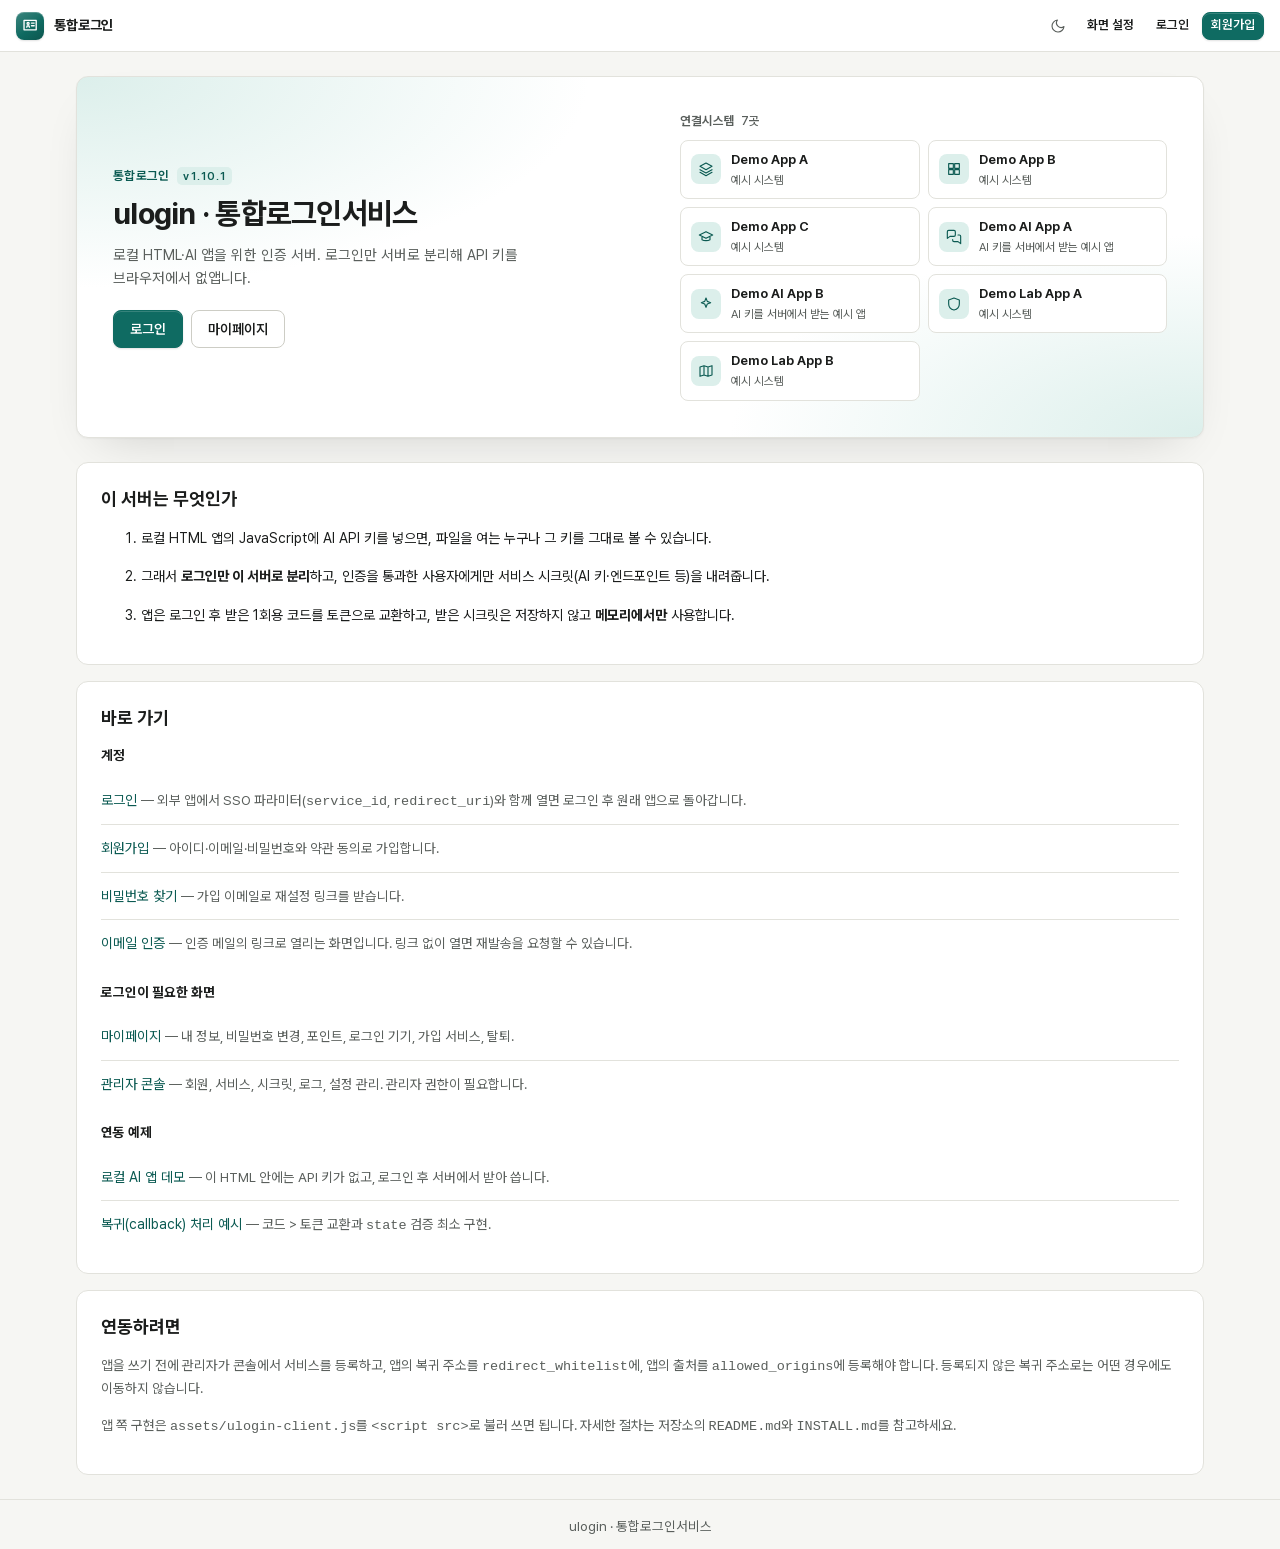
==== commit 9131f688: "v1.10.1: registration modes, shared points, local admin screen Sync the public tree to v1.10.1 and b" ====
--- a/public/index.html
+++ b/public/index.html
@@ -28,13 +28,13 @@
      <html data-rui-font>: RUI.font() 의 jsdelivr 주입을 끈다(CSP style-src·font-src 'self').
      글꼴은 assets/PretendardVariable.woff2 를 직접 둔다(GUIDELINE 3장 — 외부 글꼴을 막는 서버).
      **CSP 를 넓히지 않는다** — 그것이 이 화면들의 방어다. -->
-<script src="assets/rui-ulogin-pre.js?v=1.10.0"></script>
-<script src="assets/rui-theme.js?v=1.10.0"></script>
-<link rel="stylesheet" href="assets/rui-tokens.css?v=1.10.0">
-<link rel="stylesheet" href="assets/rui-layer.css?v=1.10.0">
-<link rel="stylesheet" href="assets/style.css?v=1.10.0">
-<link rel="stylesheet" href="assets/ulogin-theme.css?v=1.10.0">
-<script src="assets/theme-ui.js?v=1.10.0" defer></script>
+<script src="assets/rui-ulogin-pre.js?v=1.10.1"></script>
+<script src="assets/rui-theme.js?v=1.10.1"></script>
+<link rel="stylesheet" href="assets/rui-tokens.css?v=1.10.1">
+<link rel="stylesheet" href="assets/rui-layer.css?v=1.10.1">
+<link rel="stylesheet" href="assets/style.css?v=1.10.1">
+<link rel="stylesheet" href="assets/ulogin-theme.css?v=1.10.1">
+<script src="assets/theme-ui.js?v=1.10.1" defer></script>
 </head>
 <body>
 <div class="page">
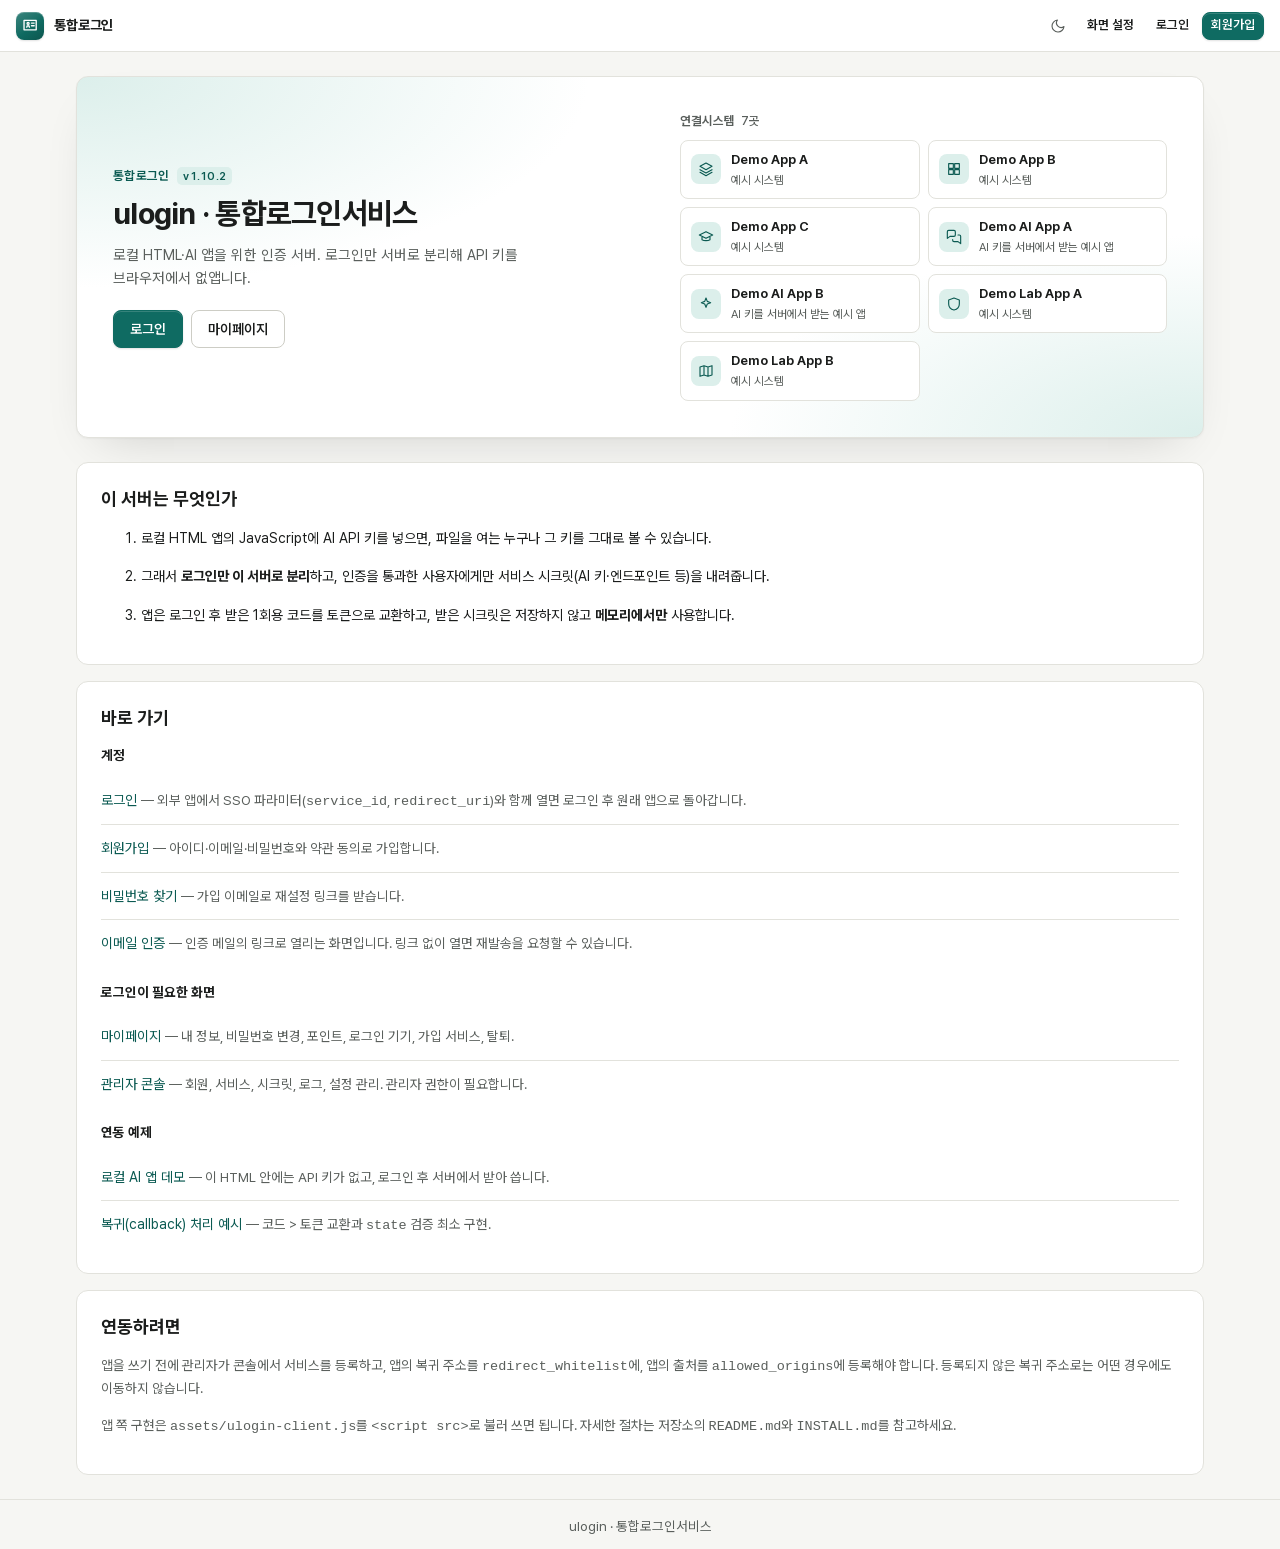
==== commit 7fad876e: "v1.10.2: fix the registration-request detail dialog Sync the public tree to v1.10.2.  - public/asset" ====
--- a/public/index.html
+++ b/public/index.html
@@ -28,13 +28,13 @@
      <html data-rui-font>: RUI.font() 의 jsdelivr 주입을 끈다(CSP style-src·font-src 'self').
      글꼴은 assets/PretendardVariable.woff2 를 직접 둔다(GUIDELINE 3장 — 외부 글꼴을 막는 서버).
      **CSP 를 넓히지 않는다** — 그것이 이 화면들의 방어다. -->
-<script src="assets/rui-ulogin-pre.js?v=1.10.1"></script>
-<script src="assets/rui-theme.js?v=1.10.1"></script>
-<link rel="stylesheet" href="assets/rui-tokens.css?v=1.10.1">
-<link rel="stylesheet" href="assets/rui-layer.css?v=1.10.1">
-<link rel="stylesheet" href="assets/style.css?v=1.10.1">
-<link rel="stylesheet" href="assets/ulogin-theme.css?v=1.10.1">
-<script src="assets/theme-ui.js?v=1.10.1" defer></script>
+<script src="assets/rui-ulogin-pre.js?v=1.10.2"></script>
+<script src="assets/rui-theme.js?v=1.10.2"></script>
+<link rel="stylesheet" href="assets/rui-tokens.css?v=1.10.2">
+<link rel="stylesheet" href="assets/rui-layer.css?v=1.10.2">
+<link rel="stylesheet" href="assets/style.css?v=1.10.2">
+<link rel="stylesheet" href="assets/ulogin-theme.css?v=1.10.2">
+<script src="assets/theme-ui.js?v=1.10.2" defer></script>
 </head>
 <body>
 <div class="page">
